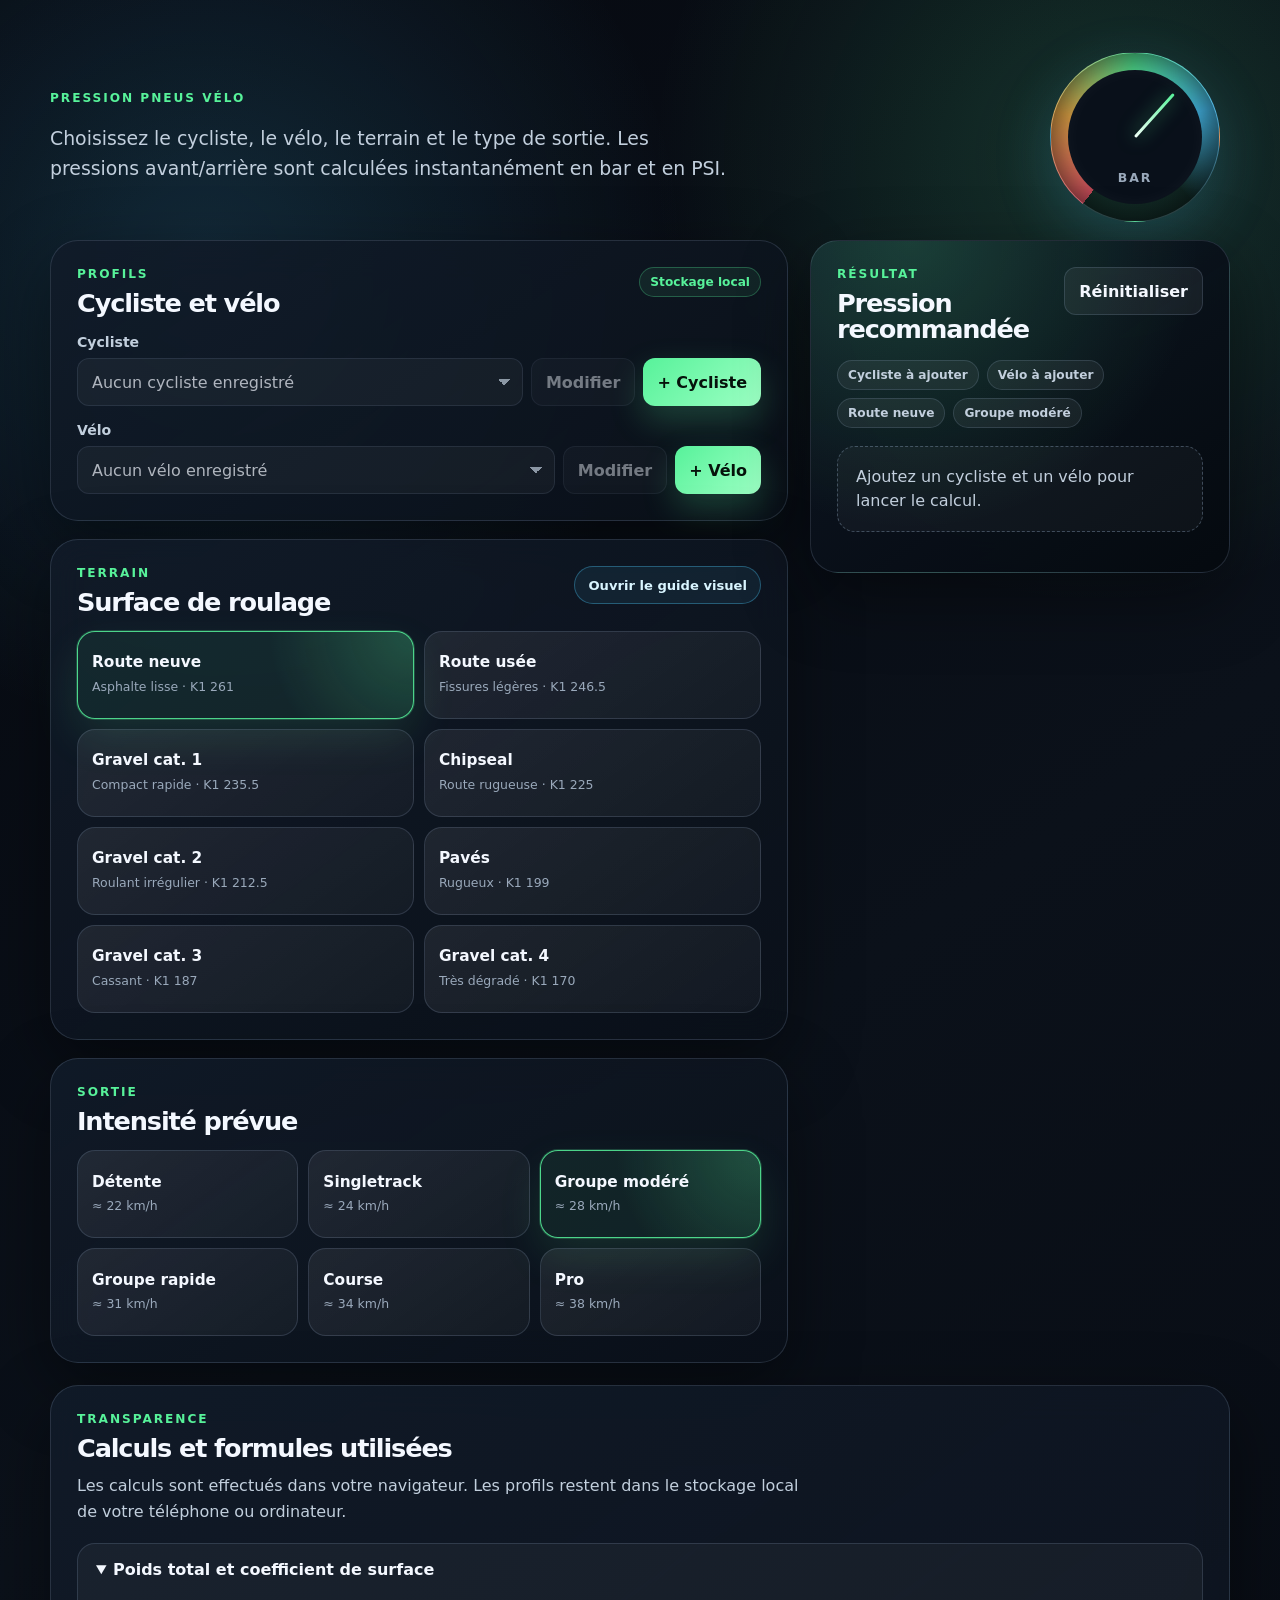
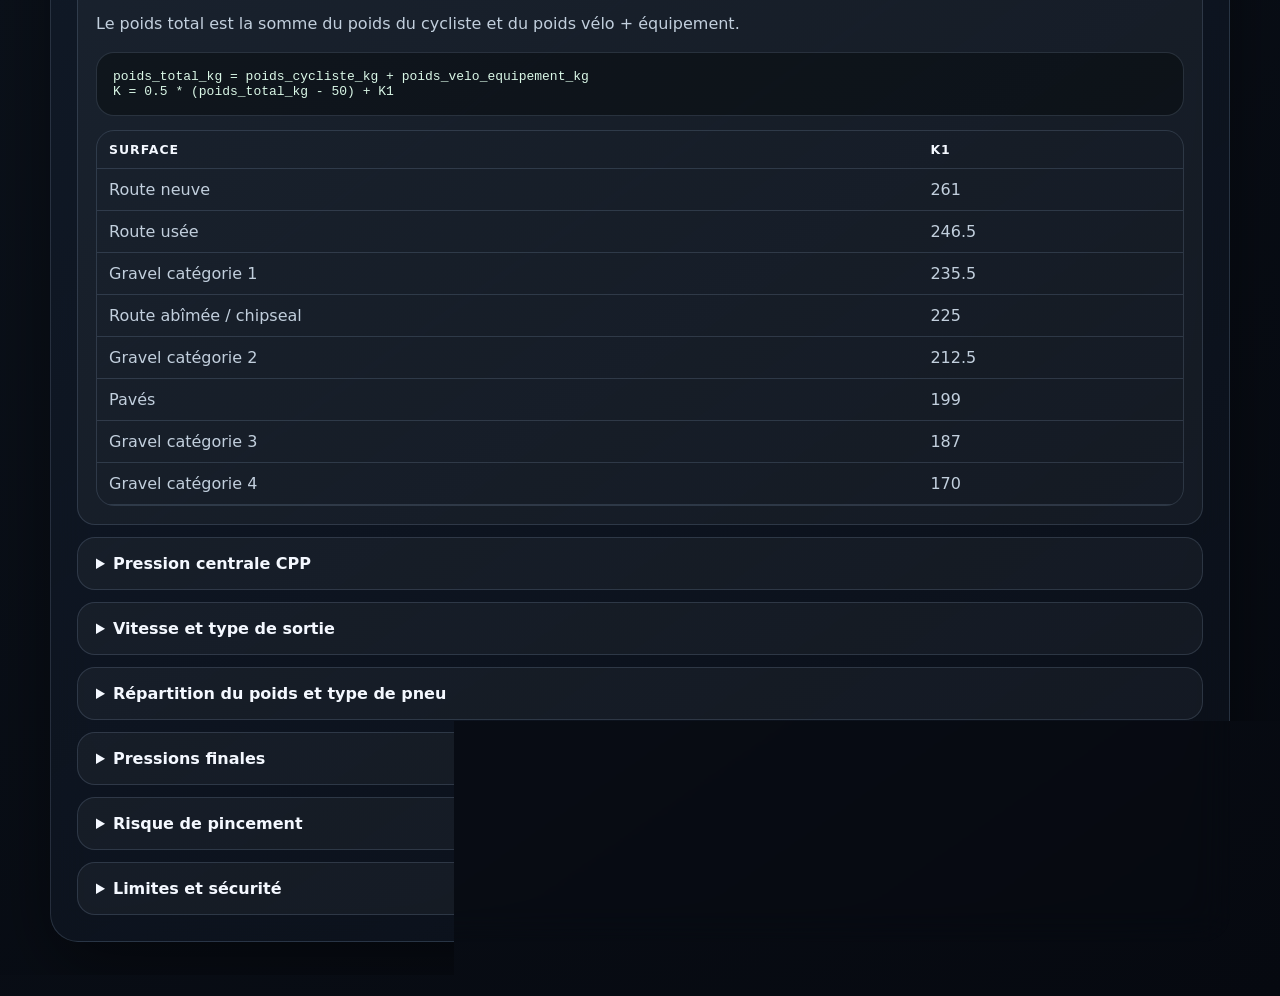
==== index.html @ 4f089845 "Add surface guide functionality with dialog and button integration" ====
<!doctype html>
<html lang="fr">
<head>
  <meta charset="utf-8">
  <meta name="viewport" content="width=device-width, initial-scale=1">
  <meta name="theme-color" content="#080d14">
  <title>Calculateur de pression pneus vélo</title>
  <meta name="description" content="Calculateur mobile de pression pneus vélo en kg, avec profils cyclistes et vélos sauvegardés localement.">
  <link rel="stylesheet" href="styles.css">
  <script defer src="app.js"></script>
</head>
<body>
  <div class="app-shell">
    <header class="hero">
      <div>
        <p class="eyebrow">Pression pneus vélo</p>
        <p class="hero-copy">Choisissez le cycliste, le vélo, le terrain et le type de sortie. Les pressions avant/arrière sont calculées instantanément en bar et en PSI.</p>
      </div>
      <div class="hero-meter" aria-hidden="true">
        <span class="meter-ring"></span>
        <span class="meter-needle"></span>
        <span class="meter-label">BAR</span>
      </div>
    </header>

    <main class="layout">
      <section class="control-stack" aria-label="Paramètres du calculateur">
        <article class="panel profile-panel">
          <div class="panel-heading">
            <div>
              <p class="section-kicker">Profils</p>
              <h2>Cycliste et vélo</h2>
            </div>
            <span class="privacy-chip">Stockage local</span>
          </div>

          <div class="profile-grid">
            <div class="field-block">
              <label for="riderSelect">Cycliste</label>
              <div class="select-actions">
                <select id="riderSelect"></select>
                <button class="icon-button" type="button" id="editRiderButton" aria-label="Modifier le cycliste sélectionné">Modifier</button>
                <button class="primary-small" type="button" id="addRiderButton">+ Cycliste</button>
              </div>
            </div>

            <div class="field-block">
              <label for="bikeSelect">Vélo</label>
              <div class="select-actions">
                <select id="bikeSelect"></select>
                <button class="icon-button" type="button" id="editBikeButton" aria-label="Modifier le vélo sélectionné">Modifier</button>
                <button class="primary-small" type="button" id="addBikeButton">+ Vélo</button>
              </div>
            </div>
          </div>
        </article>

        <article class="panel">
          <div class="panel-heading compact-heading">
            <div>
              <p class="section-kicker">Terrain</p>
              <h2>Surface de roulage</h2>
            </div>
            <button class="guide-link" type="button" id="openSurfaceGuideButton">Ouvrir le guide visuel</button>
          </div>
          <div class="choice-grid surface-grid" id="surfaceGrid" role="list"></div>
        </article>

        <article class="panel">
          <div class="panel-heading compact-heading">
            <div>
              <p class="section-kicker">Sortie</p>
              <h2>Intensité prévue</h2>
            </div>
          </div>
          <div class="choice-grid ride-grid" id="rideGrid" role="list"></div>
        </article>
      </section>

      <aside class="result-panel" aria-live="polite">
        <div class="result-card">
          <div class="result-heading">
            <div>
              <p class="section-kicker">Résultat</p>
              <h2>Pression recommandée</h2>
            </div>
            <button class="ghost-button" type="button" id="resetButton">Réinitialiser</button>
          </div>

          <div class="selection-summary" id="selectionSummary"></div>

          <div class="empty-state" id="emptyState">
            <p>Ajoutez un cycliste et un vélo pour lancer le calcul.</p>
          </div>

          <div class="pressure-results is-hidden" id="pressureResults">
            <div class="pressure-tile front-tile">
              <div class="tile-topline">
                <span>Avant</span>
                <span id="frontPsi" class="psi-value">-- PSI</span>
              </div>
              <strong id="frontBar">--</strong>
              <span class="unit">bar</span>
              <div class="gauge-track"><span id="frontGauge" class="gauge-fill"></span></div>
            </div>

            <div class="pressure-tile rear-tile">
              <div class="tile-topline">
                <span>Arrière</span>
                <span id="rearPsi" class="psi-value">-- PSI</span>
              </div>
              <strong id="rearBar">--</strong>
              <span class="unit">bar</span>
              <div class="gauge-track"><span id="rearGauge" class="gauge-fill"></span></div>
            </div>
          </div>

          <div class="alerts" id="alerts"></div>

          <button class="copy-button is-hidden" type="button" id="copyButton">Copier les pressions</button>
        </div>
      </aside>
    </main>

    <section class="formula-section" aria-label="Explication transparente des calculs">
      <div class="formula-intro">
        <p class="section-kicker">Transparence</p>
        <h2>Calculs et formules utilisées</h2>
        <p>Les calculs sont effectués dans votre navigateur. Les profils restent dans le stockage local de votre téléphone ou ordinateur.</p>
      </div>

      <div class="details-grid">
        <details open>
          <summary>Poids total et coefficient de surface</summary>
          <p>Le poids total est la somme du poids du cycliste et du poids vélo + équipement.</p>
          <pre><code>poids_total_kg = poids_cycliste_kg + poids_velo_equipement_kg
K = 0.5 * (poids_total_kg - 50) + K1</code></pre>
          <div class="table-wrap">
            <table>
              <thead>
                <tr><th>Surface</th><th>K1</th></tr>
              </thead>
              <tbody>
                <tr><td>Route neuve</td><td>261</td></tr>
                <tr><td>Route usée</td><td>246.5</td></tr>
                <tr><td>Gravel catégorie 1</td><td>235.5</td></tr>
                <tr><td>Route abîmée / chipseal</td><td>225</td></tr>
                <tr><td>Gravel catégorie 2</td><td>212.5</td></tr>
                <tr><td>Pavés</td><td>199</td></tr>
                <tr><td>Gravel catégorie 3</td><td>187</td></tr>
                <tr><td>Gravel catégorie 4</td><td>170</td></tr>
              </tbody>
            </table>
          </div>
        </details>

        <details>
          <summary>Pression centrale CPP</summary>
          <p>La pression de base en PSI est calculée à partir de la largeur mesurée du pneu, du diamètre de roue et du coefficient <code>K</code>.</p>
          <pre><code>num = (-0.00006*w^3 + 0.0079*w^2 - 0.4102*w + 12.725) * -226.44
denom = ((-0.5*9.81)/(K*(20/w)) + (w + d/2))^2 - (w + d/2)^2
CPP = num / denom</code></pre>
          <p><code>w</code> est la largeur du pneu en mm. <code>d</code> est le diamètre BSD de la roue en mm.</p>
        </details>

        <details>
          <summary>Vitesse et type de sortie</summary>
          <p>Les sorties utilisent les vitesses SILCA d’origine en mph pour le calcul. L’interface affiche des km/h arrondis sans décimales pour rester lisible sur smartphone.</p>
          <pre><code>C_vitesse = 0.97 + ((v_mph - 10) * 0.06 / 23)</code></pre>
        </details>

        <details>
          <summary>Répartition du poids et type de pneu</summary>
          <p>La carcasse du pneu, souvent appelée <code>casing</code> en anglais, est la structure textile sous la bande de roulement. Une carcasse souple se déforme avec moins de pertes, alors qu’un pneu renforcé ou très rigide demande généralement une pression optimale plus basse.</p>
          <div class="table-wrap">
            <table>
              <thead>
                <tr><th>Répartition</th><th>Avant</th><th>Arrière</th></tr>
              </thead>
              <tbody>
                <tr><td>50/50 TT / piste</td><td>1</td><td>1</td></tr>
                <tr><td>48/52 route</td><td>0.985</td><td>1.01</td></tr>
                <tr><td>47/53 gravel</td><td>0.975</td><td>1.02</td></tr>
                <tr><td>46.5/53.5 VTT</td><td>0.97</td><td>1.03</td></tr>
              </tbody>
            </table>
          </div>
          <div class="table-wrap">
            <table>
              <thead>
                <tr><th>Type de pneu</th><th>Lecture pratique</th><th>Coefficient</th></tr>
              </thead>
              <tbody>
                <tr><td>Pneu haut rendement tubeless ou chambre latex</td><td>Carcasse très souple, montage rapide</td><td>1</td></tr>
                <tr><td>Pneu haut rendement avec chambre TPU légère</td><td>Très proche latex/tubeless selon les tests route, légèrement plus conservateur</td><td>0.99</td></tr>
                <tr><td>Pneu standard souple tubeless ou chambre latex</td><td>Pneu correct mais moins souple qu’un pneu course</td><td>0.97</td></tr>
                <tr><td>Pneu standard souple avec chambre TPU</td><td>TPU généralement meilleur que butyl, souvent proche d’un butyl léger en labo</td><td>0.965</td></tr>
                <tr><td>Pneu standard avec chambre butyl</td><td>Chambre classique, rendement plus faible</td><td>0.94</td></tr>
                <tr><td>Pneu renforcé anti-crevaison</td><td>Carcasse rigide ou très protégée</td><td>0.91</td></tr>
              </tbody>
            </table>
          </div>
          <p>Les coefficients TPU ne sont pas dans les quatre choix SILCA originaux. Ils sont ajoutés comme approximation transparente à partir des tests Bicycle Rolling Resistance, Rene Herse/Bicycle Quarterly et AeroCoach rapporté par road.cc : TPU est meilleur que butyl, mais varie selon le modèle. Le TPU léger est proche de latex/tubeless, le TPU standard reste plus conservateur.</p>
          <p>Sources : <a href="https://www.bicyclerollingresistance.com/specials/tubolito" target="_blank" rel="noopener">Bicycle Rolling Resistance</a>, <a href="https://www.renehersecycles.com/tpu-tubes-how-fast-are-they/" target="_blank" rel="noopener">Rene Herse / Bicycle Quarterly</a>, <a href="https://road.cc/content/tech-news/265627-use-latex-inner-tubes-lowest-rolling-resistance-says-aerocoach-test" target="_blank" rel="noopener">road.cc / AeroCoach</a>.</p>
        </details>

        <details>
          <summary>Pressions finales</summary>
          <pre><code>P_avant_psi = CPP * C_vitesse * C_repartition_avant * C_type_pneu
P_arriere_psi = CPP * C_vitesse * C_repartition_arriere * C_type_pneu
P_bar = P_psi * 0.0689476</code></pre>
          <p>Les PSI sont arrondis au 0.5 PSI. Les bar sont arrondis au 0.05 bar.</p>
        </details>

        <details>
          <summary>Risque de pincement</summary>
          <pre><code>v_ms = v_kmh / 3.6
KE = 0.5 * masse_kg * v_ms^2
RE = 0.5 * (0.8*w) * sqrt(K^2 - (0.8*w)^2)
PF = 2*RE - KE</code></pre>
          <p>Si <code>-500 <= PF <= 0</code>, le risque augmente. Si <code>PF < -500</code>, le risque est extrême. L’application affiche alors une largeur de pneu recommandée et des pressions alternatives non optimales.</p>
        </details>

        <details>
          <summary>Limites et sécurité</summary>
          <p>Ce calculateur donne une estimation de départ. Respectez toujours les pressions maximales indiquées par les fabricants de pneus et de jantes. Pour les montages hookless ou tubeless straight side, une pression élevée peut être dangereuse.</p>
        </details>
      </div>
    </section>
  </div>

  <dialog class="dialog" id="riderDialog">
    <form class="dialog-card" id="riderForm">
      <div class="dialog-heading">
        <div>
          <p class="section-kicker">Profil cycliste</p>
          <h2 id="riderDialogTitle">Ajouter un cycliste</h2>
        </div>
        <button type="button" class="close-button" data-close-dialog="riderDialog" aria-label="Fermer">×</button>
      </div>
      <input type="hidden" id="riderId">
      <label>Nom
        <input id="riderName" type="text" autocomplete="name" required maxlength="40" placeholder="Ex. Julien">
      </label>
      <label>Poids cycliste en kg
        <input id="riderWeight" type="number" inputmode="decimal" min="20" max="200" step="0.1" required placeholder="Ex. 72.5">
      </label>
      <div class="dialog-actions">
        <button type="button" class="danger-button" id="deleteRiderButton">Supprimer</button>
        <span></span>
        <button type="button" class="ghost-button" data-close-dialog="riderDialog">Annuler</button>
        <button type="submit" class="primary-button">Enregistrer</button>
      </div>
    </form>
  </dialog>

  <dialog class="dialog" id="bikeDialog">
    <form class="dialog-card" id="bikeForm">
      <div class="dialog-heading">
        <div>
          <p class="section-kicker">Profil vélo</p>
          <h2 id="bikeDialogTitle">Ajouter un vélo</h2>
        </div>
        <button type="button" class="close-button" data-close-dialog="bikeDialog" aria-label="Fermer">×</button>
      </div>
      <input type="hidden" id="bikeId">
      <label>Nom du vélo
        <input id="bikeName" type="text" required maxlength="40" placeholder="Ex. Gravel titane">
      </label>
      <label>Poids vélo + équipement en kg
        <input id="bikeWeight" type="number" inputmode="decimal" min="3" max="60" step="0.1" required placeholder="Ex. 10.8">
      </label>
      <label>Largeur pneu mesurée en mm
        <input id="bikeTireWidth" type="number" inputmode="numeric" min="20" max="65" step="1" required placeholder="Ex. 32">
      </label>
      <label>Diamètre de roue
        <select id="bikeWheelDiameter" required></select>
      </label>
      <label>Répartition du poids
        <select id="bikeWeightDistribution" required></select>
      </label>
      <label>Type de pneu
        <select id="bikeTireType" required></select>
      </label>
      <p class="field-help">La carcasse est la structure du pneu. Choisissez “haut rendement” pour un pneu course très souple, “standard souple” pour un pneu route/gravel courant, et “renforcé” pour un pneu très protégé.</p>
      <div class="dialog-actions">
        <button type="button" class="danger-button" id="deleteBikeButton">Supprimer</button>
        <span></span>
        <button type="button" class="ghost-button" data-close-dialog="bikeDialog">Annuler</button>
        <button type="submit" class="primary-button">Enregistrer</button>
      </div>
    </form>
  </dialog>

  <dialog class="dialog guide-dialog" id="surfaceGuideDialog">
    <div class="dialog-card guide-dialog-card">
      <div class="dialog-heading">
        <div>
          <p class="section-kicker">Terrain</p>
          <h2>Guide des surfaces</h2>
        </div>
        <button type="button" class="close-button" data-close-dialog="surfaceGuideDialog" aria-label="Fermer">×</button>
      </div>
      <img
        class="guide-image"
        src="assets/surface-conditions.webp"
        alt="Guide visuel des conditions de surface pour choisir le terrain"
        width="1600"
        height="900"
        decoding="async"
      >
    </div>
  </dialog>
</body>
</html>
---- styles.css ----
/* Styles the mobile-first dark premium tire pressure calculator; load from index.html for an app-like interface. */

:root {
  color-scheme: dark;
  --bg: #070b12;
  --bg-soft: #0c121c;
  --panel: rgba(13, 20, 31, 0.84);
  --panel-strong: rgba(17, 27, 41, 0.96);
  --line: rgba(159, 184, 214, 0.18);
  --line-strong: rgba(159, 184, 214, 0.34);
  --text: #f4f8ff;
  --muted: #9aa9bb;
  --muted-strong: #c2cfdd;
  --accent: #57f29a;
  --accent-2: #4cc9ff;
  --warning: #ffb84d;
  --danger: #ff5c70;
  --shadow: 0 24px 70px rgba(0, 0, 0, 0.42);
  --radius-lg: 28px;
  --radius-md: 18px;
  --radius-sm: 12px;
  --tap: 48px;
  font-family: Inter, ui-sans-serif, system-ui, -apple-system, BlinkMacSystemFont, "Segoe UI", sans-serif;
}

* {
  box-sizing: border-box;
}

html {
  min-height: 100%;
  background: var(--bg);
}

body {
  min-height: 100%;
  margin: 0;
  color: var(--text);
  background:
    radial-gradient(circle at 16% 10%, rgba(76, 201, 255, 0.16), transparent 30rem),
    radial-gradient(circle at 86% 6%, rgba(87, 242, 154, 0.16), transparent 28rem),
    linear-gradient(145deg, #060910 0%, #0b111a 45%, #060910 100%);
}

button,
input,
select {
  font: inherit;
}

button {
  cursor: pointer;
}

button:disabled {
  cursor: not-allowed;
  opacity: 0.45;
}

input,
select {
  width: 100%;
  min-height: var(--tap);
  border: 1px solid var(--line);
  border-radius: var(--radius-sm);
  padding: 0 14px;
  color: var(--text);
  background: rgba(255, 255, 255, 0.055);
  outline: none;
  transition: border-color 160ms ease, background 160ms ease, box-shadow 160ms ease;
}

select {
  appearance: none;
  background-image:
    linear-gradient(45deg, transparent 50%, var(--muted-strong) 50%),
    linear-gradient(135deg, var(--muted-strong) 50%, transparent 50%);
  background-position: calc(100% - 18px) 20px, calc(100% - 12px) 20px;
  background-size: 6px 6px, 6px 6px;
  background-repeat: no-repeat;
  padding-right: 36px;
}

input:focus,
select:focus {
  border-color: rgba(87, 242, 154, 0.72);
  background: rgba(255, 255, 255, 0.08);
  box-shadow: 0 0 0 4px rgba(87, 242, 154, 0.12);
}

label {
  display: grid;
  gap: 8px;
  color: var(--muted-strong);
  font-size: 0.88rem;
  font-weight: 750;
}

.field-help {
  margin: -4px 0 0;
  color: var(--muted);
  font-size: 0.86rem;
  line-height: 1.5;
}

table {
  width: 100%;
  border-collapse: collapse;
  min-width: 520px;
}

th,
td {
  border-bottom: 1px solid var(--line);
  padding: 11px 12px;
  text-align: left;
}

th {
  color: var(--text);
  font-size: 0.78rem;
  text-transform: uppercase;
  letter-spacing: 0.08em;
}

td {
  color: var(--muted-strong);
}

pre {
  overflow-x: auto;
  margin: 14px 0;
  border: 1px solid var(--line);
  border-radius: var(--radius-md);
  padding: 16px;
  color: #daf8e7;
  background: rgba(0, 0, 0, 0.34);
}

code {
  color: #daf8e7;
}

.app-shell {
  width: min(1180px, calc(100% - 28px));
  margin: 0 auto;
  padding: 26px 0 54px;
}

.hero {
  display: grid;
  grid-template-columns: minmax(0, 1fr) 180px;
  gap: 28px;
  align-items: center;
  padding: 26px 0 18px;
}

.hero h1,
.panel h2,
.result-card h2,
.formula-section h2,
.dialog h2 {
  margin: 0;
  line-height: 1.02;
  letter-spacing: -0.045em;
}

.hero h1 {
  max-width: 860px;
  font-size: clamp(2.25rem, 8vw, 5.6rem);
}

.hero-copy {
  max-width: 680px;
  margin: 18px 0 0;
  color: var(--muted-strong);
  font-size: clamp(1rem, 2vw, 1.18rem);
  line-height: 1.6;
}

.eyebrow,
.section-kicker {
  margin: 0 0 9px;
  color: var(--accent);
  font-size: 0.76rem;
  font-weight: 900;
  letter-spacing: 0.16em;
  text-transform: uppercase;
}

.hero-meter {
  position: relative;
  width: 170px;
  aspect-ratio: 1;
  border: 1px solid var(--line);
  border-radius: 50%;
  background:
    radial-gradient(circle, rgba(87, 242, 154, 0.15) 0 28%, transparent 29%),
    conic-gradient(from 218deg, rgba(255, 92, 112, 0.88), rgba(255, 184, 77, 0.9), rgba(87, 242, 154, 0.92), rgba(76, 201, 255, 0.9), transparent 0.78turn);
  box-shadow: inset 0 0 42px rgba(0, 0, 0, 0.76), 0 18px 60px rgba(76, 201, 255, 0.18);
}

.meter-ring {
  position: absolute;
  inset: 17px;
  border-radius: inherit;
  background: #09101a;
  box-shadow: inset 0 0 18px rgba(255, 255, 255, 0.04);
}

.meter-needle {
  position: absolute;
  left: 50%;
  bottom: 50%;
  width: 3px;
  height: 58px;
  border-radius: 99px;
  background: linear-gradient(var(--accent), #effff6);
  transform: translateX(-50%) rotate(42deg);
  transform-origin: bottom center;
  box-shadow: 0 0 18px rgba(87, 242, 154, 0.62);
}

.meter-label {
  position: absolute;
  left: 50%;
  bottom: 36px;
  transform: translateX(-50%);
  color: var(--muted);
  font-size: 0.78rem;
  font-weight: 900;
  letter-spacing: 0.16em;
}

.layout {
  display: grid;
  grid-template-columns: minmax(0, 1fr) minmax(360px, 420px);
  gap: 22px;
  align-items: start;
}

.control-stack {
  display: grid;
  gap: 18px;
}

.panel,
.result-card,
.formula-section,
.dialog-card {
  border: 1px solid var(--line);
  border-radius: var(--radius-lg);
  background: linear-gradient(145deg, rgba(17, 27, 41, 0.9), rgba(11, 17, 26, 0.82));
  box-shadow: var(--shadow);
  backdrop-filter: blur(18px);
}

.panel,
.result-card,
.formula-section {
  padding: clamp(18px, 3vw, 26px);
}

.panel-heading,
.result-heading,
.dialog-heading {
  display: flex;
  gap: 16px;
  align-items: flex-start;
  justify-content: space-between;
}

.panel-heading h2,
.result-card h2,
.formula-section h2,
.dialog h2 {
  font-size: clamp(1.35rem, 2vw, 1.9rem);
}

.compact-heading {
  margin-bottom: 16px;
}

.privacy-chip,
.summary-chip {
  display: inline-flex;
  align-items: center;
  min-height: 30px;
  border: 1px solid rgba(87, 242, 154, 0.28);
  border-radius: 999px;
  padding: 0 10px;
  color: var(--accent);
  background: rgba(87, 242, 154, 0.08);
  font-size: 0.76rem;
  font-weight: 850;
  white-space: nowrap;
}

.guide-link {
  display: inline-flex;
  align-items: center;
  justify-content: center;
  min-height: 38px;
  border: 1px solid rgba(76, 201, 255, 0.34);
  border-radius: 999px;
  padding: 0 13px;
  color: #d9f5ff;
  background: rgba(76, 201, 255, 0.08);
  font-size: 0.82rem;
  font-weight: 900;
  text-decoration: none;
  white-space: nowrap;
  cursor: pointer;
  font-family: inherit;
}

button.guide-link {
  appearance: none;
}

.guide-link:hover {
  border-color: rgba(76, 201, 255, 0.65);
  background: rgba(76, 201, 255, 0.14);
}

.profile-grid {
  display: grid;
  gap: 16px;
  margin-top: 18px;
}

.field-block {
  display: grid;
  gap: 8px;
}

.select-actions {
  display: grid;
  grid-template-columns: minmax(0, 1fr) auto auto;
  gap: 8px;
}

.primary-small,
.primary-button,
.copy-button {
  border: 0;
  border-radius: var(--radius-sm);
  color: #06120b;
  background: linear-gradient(135deg, var(--accent), #9dffc4);
  font-weight: 900;
  box-shadow: 0 14px 34px rgba(87, 242, 154, 0.22);
}

.primary-small {
  min-height: var(--tap);
  padding: 0 14px;
}

.primary-button,
.copy-button {
  min-height: var(--tap);
  padding: 0 18px;
}

.icon-button,
.ghost-button,
.danger-button,
.close-button {
  min-height: var(--tap);
  border: 1px solid var(--line);
  border-radius: var(--radius-sm);
  color: var(--text);
  background: rgba(255, 255, 255, 0.06);
  font-weight: 850;
}

.icon-button,
.ghost-button,
.danger-button {
  padding: 0 14px;
}

.ghost-button:hover,
.icon-button:hover,
.close-button:hover {
  border-color: var(--line-strong);
  background: rgba(255, 255, 255, 0.1);
}

.danger-button {
  border-color: rgba(255, 92, 112, 0.38);
  color: #ffd5dc;
  background: rgba(255, 92, 112, 0.1);
}

.choice-grid {
  display: grid;
  grid-template-columns: repeat(2, minmax(0, 1fr));
  gap: 10px;
}

.ride-grid {
  grid-template-columns: repeat(3, minmax(0, 1fr));
}

.choice-card {
  min-height: 88px;
  border: 1px solid var(--line);
  border-radius: var(--radius-md);
  padding: 14px;
  color: var(--text);
  text-align: left;
  background: linear-gradient(145deg, rgba(255, 255, 255, 0.075), rgba(255, 255, 255, 0.035));
  transition: border-color 160ms ease, transform 160ms ease, background 160ms ease, box-shadow 160ms ease;
}

.choice-card:hover {
  transform: translateY(-1px);
  border-color: var(--line-strong);
}

.choice-card.is-active {
  border-color: rgba(87, 242, 154, 0.86);
  background:
    radial-gradient(circle at 100% 0%, rgba(87, 242, 154, 0.22), transparent 9rem),
    rgba(87, 242, 154, 0.075);
  box-shadow: 0 0 0 1px rgba(87, 242, 154, 0.22), 0 18px 44px rgba(87, 242, 154, 0.12);
}

.choice-card strong,
.choice-card span {
  display: block;
}

.choice-card strong {
  font-size: 0.96rem;
  line-height: 1.15;
}

.choice-card span {
  margin-top: 7px;
  color: var(--muted);
  font-size: 0.78rem;
  line-height: 1.35;
}

.result-panel {
  position: sticky;
  top: 18px;
}

.result-card {
  overflow: hidden;
  background:
    radial-gradient(circle at 24% 0%, rgba(87, 242, 154, 0.18), transparent 18rem),
    linear-gradient(145deg, rgba(14, 24, 36, 0.96), rgba(5, 9, 15, 0.94));
}

.selection-summary {
  display: flex;
  flex-wrap: wrap;
  gap: 8px;
  margin: 18px 0;
}

.summary-chip {
  color: var(--muted-strong);
  border-color: var(--line);
  background: rgba(255, 255, 255, 0.055);
}

.empty-state {
  border: 1px dashed var(--line-strong);
  border-radius: var(--radius-md);
  padding: 18px;
  color: var(--muted-strong);
  background: rgba(255, 255, 255, 0.035);
}

.empty-state p {
  margin: 0;
  line-height: 1.5;
}

.pressure-results {
  display: grid;
  gap: 14px;
}

.pressure-tile {
  position: relative;
  overflow: hidden;
  border: 1px solid rgba(87, 242, 154, 0.22);
  border-radius: 24px;
  padding: 18px;
  background:
    linear-gradient(135deg, rgba(87, 242, 154, 0.13), rgba(76, 201, 255, 0.06)),
    rgba(255, 255, 255, 0.045);
}

.pressure-tile::after {
  position: absolute;
  top: -36px;
  right: -42px;
  width: 130px;
  height: 130px;
  border-radius: 50%;
  background: rgba(87, 242, 154, 0.08);
  content: "";
}

.tile-topline {
  display: flex;
  position: relative;
  z-index: 1;
  align-items: center;
  justify-content: space-between;
  color: var(--muted-strong);
  font-weight: 900;
  letter-spacing: 0.04em;
  text-transform: uppercase;
}

.psi-value {
  color: var(--accent-2);
  font-size: 0.8rem;
}

.pressure-tile strong {
  display: inline-block;
  position: relative;
  z-index: 1;
  margin-top: 8px;
  color: #eafff2;
  font-size: clamp(3.6rem, 12vw, 5.4rem);
  line-height: 0.95;
  letter-spacing: -0.075em;
  text-shadow: 0 0 28px rgba(87, 242, 154, 0.22);
}

.unit {
  position: relative;
  z-index: 1;
  margin-left: 8px;
  color: var(--muted);
  font-weight: 900;
  text-transform: uppercase;
}

.gauge-track {
  overflow: hidden;
  position: relative;
  z-index: 1;
  height: 8px;
  margin-top: 16px;
  border-radius: 999px;
  background: rgba(255, 255, 255, 0.1);
}

.gauge-fill {
  display: block;
  width: 0;
  height: 100%;
  border-radius: inherit;
  background: linear-gradient(90deg, var(--accent), var(--accent-2));
  transition: width 220ms ease;
}

.alerts {
  display: grid;
  gap: 10px;
  margin-top: 14px;
}

.alert {
  border: 1px solid var(--line);
  border-radius: var(--radius-md);
  padding: 13px 14px;
  color: var(--muted-strong);
  background: rgba(255, 255, 255, 0.045);
  line-height: 1.45;
}

.alert strong {
  color: var(--text);
}

.alert.good {
  border-color: rgba(87, 242, 154, 0.28);
  background: rgba(87, 242, 154, 0.08);
}

.alert.warning {
  border-color: rgba(255, 184, 77, 0.42);
  background: rgba(255, 184, 77, 0.1);
}

.alert.danger {
  border-color: rgba(255, 92, 112, 0.44);
  background: rgba(255, 92, 112, 0.1);
}

.copy-button {
  width: 100%;
  margin-top: 14px;
}

.formula-section {
  margin-top: 22px;
}

.formula-intro p:last-child {
  max-width: 740px;
  margin: 12px 0 0;
  color: var(--muted-strong);
  line-height: 1.6;
}

.details-grid {
  display: grid;
  gap: 12px;
  margin-top: 18px;
}

details {
  border: 1px solid var(--line);
  border-radius: var(--radius-md);
  padding: 0;
  background: rgba(255, 255, 255, 0.04);
}

summary {
  min-height: var(--tap);
  padding: 16px 18px;
  color: var(--text);
  font-weight: 900;
  cursor: pointer;
}

details p,
details pre,
details .table-wrap {
  margin-right: 18px;
  margin-left: 18px;
}

details p {
  color: var(--muted-strong);
  line-height: 1.62;
}

details a {
  color: #9ee7ff;
  text-decoration-thickness: 0.08em;
  text-underline-offset: 0.18em;
}

.table-wrap {
  overflow-x: auto;
  margin-bottom: 18px;
  border: 1px solid var(--line);
  border-radius: var(--radius-md);
}

.dialog {
  width: min(560px, calc(100% - 24px));
  border: 0;
  padding: 0;
  color: var(--text);
  background: transparent;
}

.guide-dialog {
  width: min(920px, calc(100% - 24px));
}

.guide-dialog-card {
  gap: 12px;
}

.guide-image {
  display: block;
  width: 100%;
  height: auto;
  border: 1px solid var(--line);
  border-radius: var(--radius-md);
}

.dialog::backdrop {
  background: rgba(0, 0, 0, 0.72);
  backdrop-filter: blur(8px);
}

.dialog-card {
  display: grid;
  gap: 16px;
  padding: 22px;
}

.close-button {
  width: var(--tap);
  padding: 0;
  font-size: 1.45rem;
}

.dialog-actions {
  display: grid;
  grid-template-columns: auto 1fr auto auto;
  gap: 10px;
  align-items: center;
  margin-top: 6px;
}

.is-hidden {
  display: none !important;
}

@media (max-width: 980px) {
  .hero {
    grid-template-columns: 1fr;
  }

  .hero-meter {
    display: none;
  }

  .layout {
    grid-template-columns: 1fr;
  }

  .result-panel {
    position: static;
    order: -1;
  }
}

@media (max-width: 720px) {
  .app-shell {
    width: min(100% - 20px, 680px);
    padding-top: 16px;
  }

  .hero {
    padding-top: 12px;
  }

  .select-actions {
    grid-template-columns: 1fr;
  }

  .choice-grid,
  .ride-grid {
    grid-template-columns: 1fr;
  }

  .choice-card {
    min-height: 78px;
  }

  .result-heading,
  .panel-heading {
    align-items: stretch;
    flex-direction: column;
  }

  .result-heading .ghost-button {
    width: 100%;
  }

  .dialog-actions {
    grid-template-columns: 1fr;
  }

  .dialog-actions span {
    display: none;
  }
}

@media (prefers-reduced-motion: reduce) {
  *,
  *::before,
  *::after {
    scroll-behavior: auto !important;
    transition: none !important;
  }
}
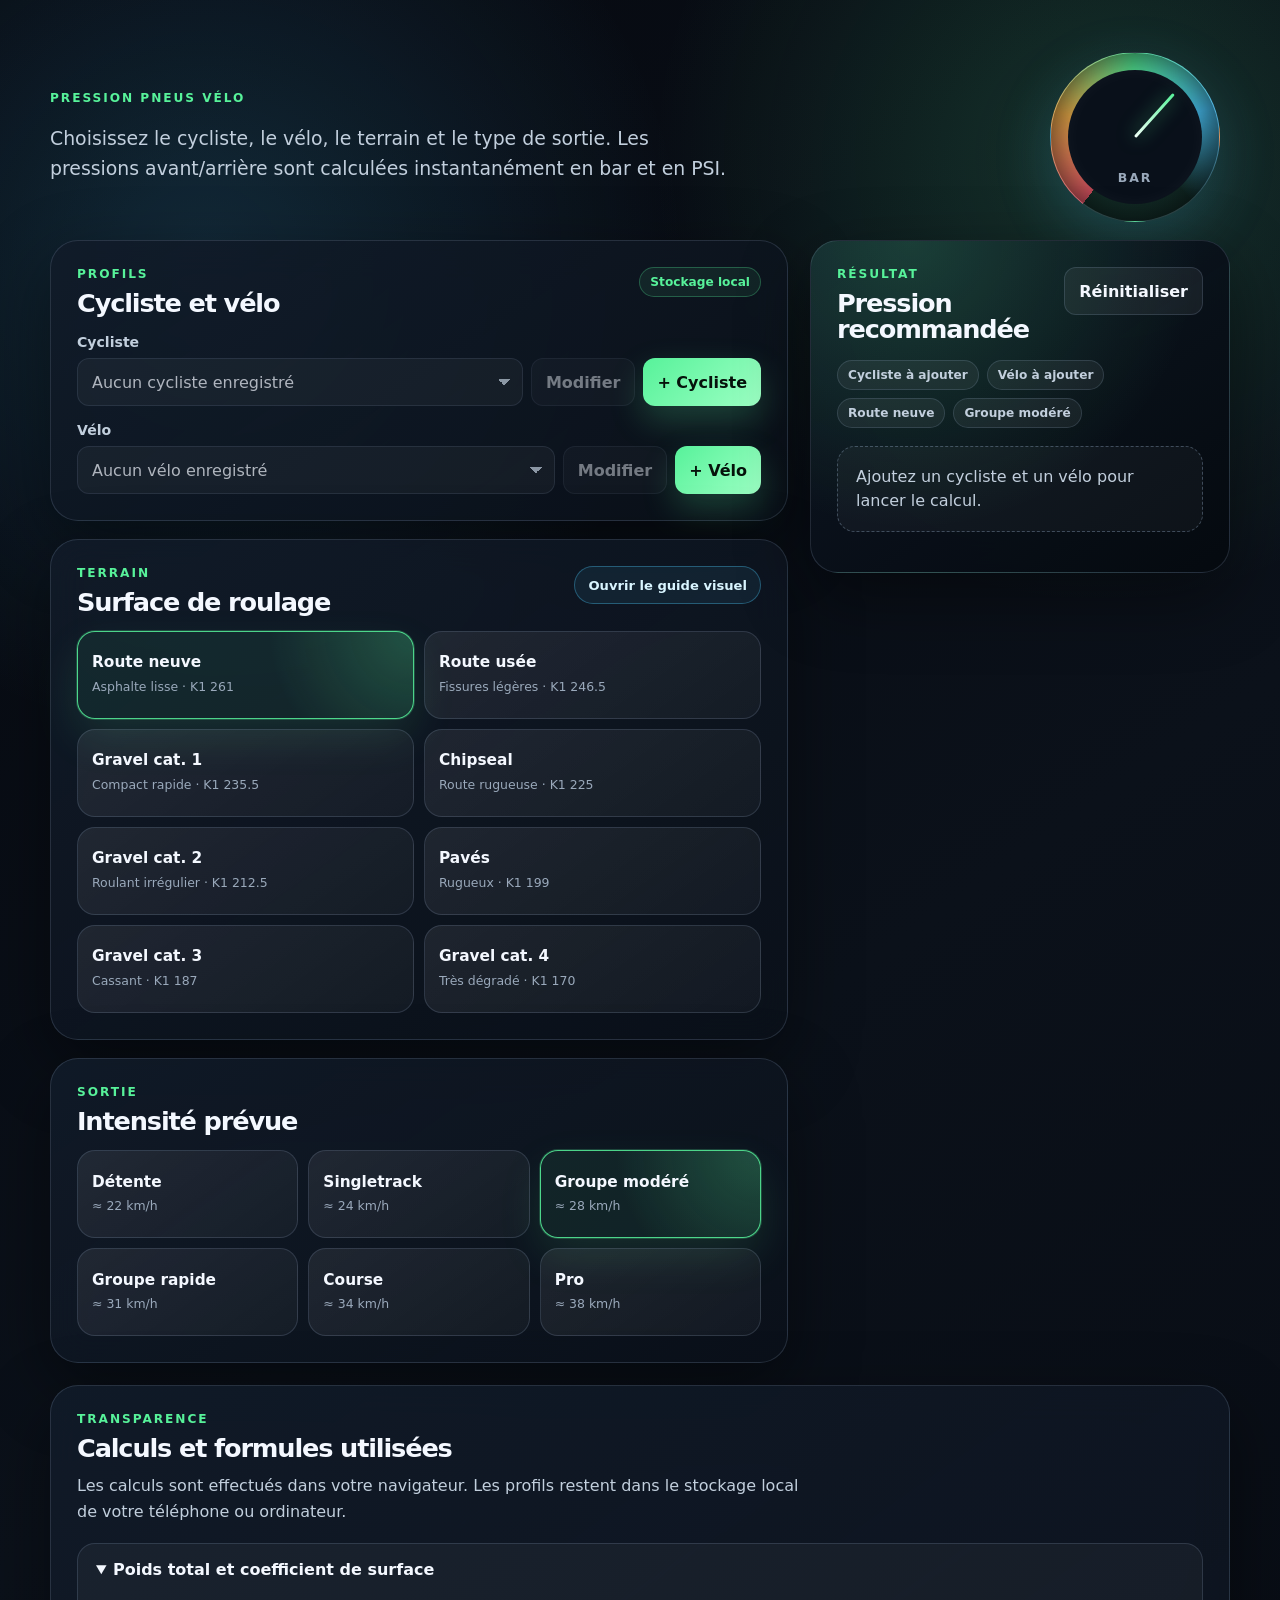
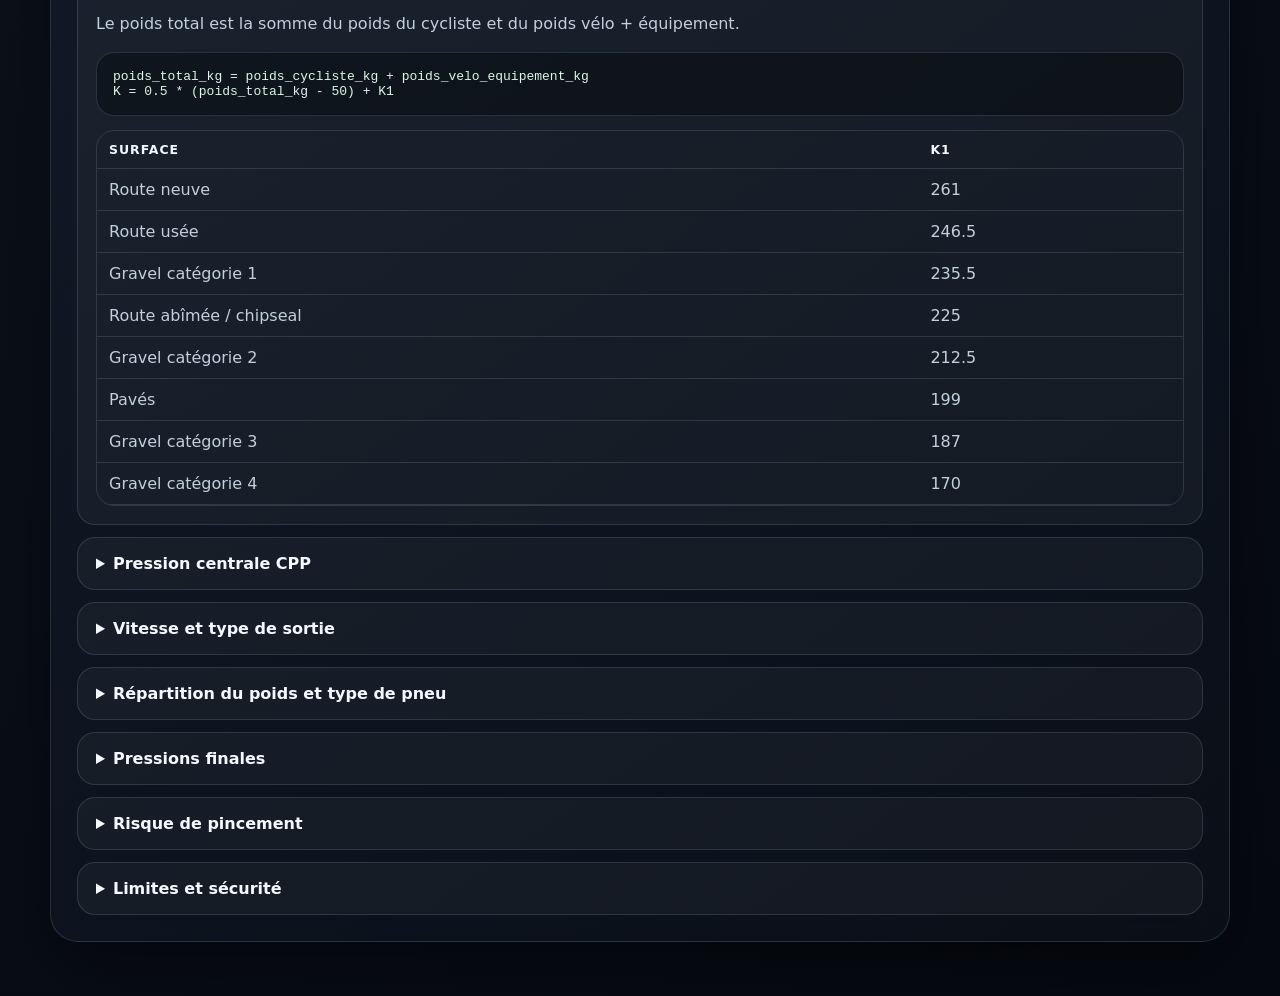
==== commit b016277c: "Enhance tire type handling and TPU adjustments in calculations and UI. Update tire coefficients and " ====
--- a/index.html
+++ b/index.html
@@ -192,15 +192,16 @@
               </thead>
               <tbody>
                 <tr><td>Pneu haut rendement tubeless ou chambre latex</td><td>Carcasse très souple, montage rapide</td><td>1</td></tr>
-                <tr><td>Pneu haut rendement avec chambre TPU légère</td><td>Très proche latex/tubeless selon les tests route, légèrement plus conservateur</td><td>0.99</td></tr>
+                <tr><td>Pneu haut rendement avec chambre TPU légère</td><td>Base haut rendement avec ajustement pression TPU de −10%</td><td>0.90</td></tr>
                 <tr><td>Pneu standard souple tubeless ou chambre latex</td><td>Pneu correct mais moins souple qu’un pneu course</td><td>0.97</td></tr>
-                <tr><td>Pneu standard souple avec chambre TPU</td><td>TPU généralement meilleur que butyl, souvent proche d’un butyl léger en labo</td><td>0.965</td></tr>
+                <tr><td>Pneu standard souple avec chambre TPU</td><td>Base pneu standard souple avec ajustement pression TPU de −10%</td><td>0.873</td></tr>
                 <tr><td>Pneu standard avec chambre butyl</td><td>Chambre classique, rendement plus faible</td><td>0.94</td></tr>
                 <tr><td>Pneu renforcé anti-crevaison</td><td>Carcasse rigide ou très protégée</td><td>0.91</td></tr>
               </tbody>
             </table>
           </div>
-          <p>Les coefficients TPU ne sont pas dans les quatre choix SILCA originaux. Ils sont ajoutés comme approximation transparente à partir des tests Bicycle Rolling Resistance, Rene Herse/Bicycle Quarterly et AeroCoach rapporté par road.cc : TPU est meilleur que butyl, mais varie selon le modèle. Le TPU léger est proche de latex/tubeless, le TPU standard reste plus conservateur.</p>
+          <p>Les coefficients TPU ne sont pas dans les quatre choix SILCA originaux. Ils intègrent le rapport local <code>docs/Rapport-impacte-TPU.md</code> : le TPU ne change pas la logique de base poids × section × terrain, mais il permet souvent de rouler 5 à 10% plus bas qu’un montage butyl de référence pour retrouver un ressenti équivalent, avec plus de confort et de grip. Le calcul applique donc un ajustement assumé de −10% aux options TPU.</p>
+          <p>Les tests consultés confirment que le TPU est généralement meilleur que butyl en rendement, souvent proche de latex/tubeless, mais très variable selon le modèle. Si le vélo tape la jante ou semble trop flou, augmentez légèrement la pression.</p>
           <p>Sources : <a href="https://www.bicyclerollingresistance.com/specials/tubolito" target="_blank" rel="noopener">Bicycle Rolling Resistance</a>, <a href="https://www.renehersecycles.com/tpu-tubes-how-fast-are-they/" target="_blank" rel="noopener">Rene Herse / Bicycle Quarterly</a>, <a href="https://road.cc/content/tech-news/265627-use-latex-inner-tubes-lowest-rolling-resistance-says-aerocoach-test" target="_blank" rel="noopener">road.cc / AeroCoach</a>.</p>
         </details>
 
@@ -218,12 +219,12 @@
 KE = 0.5 * masse_kg * v_ms^2
 RE = 0.5 * (0.8*w) * sqrt(K^2 - (0.8*w)^2)
 PF = 2*RE - KE</code></pre>
-          <p>Si <code>-500 <= PF <= 0</code>, le risque augmente. Si <code>PF < -500</code>, le risque est extrême. L’application affiche alors une largeur de pneu recommandée et des pressions alternatives non optimales.</p>
+          <p>Si <code>-500 <= PF <= 0</code>, le risque augmente. Si <code>PF < -500</code>, le risque est extrême. L’application affiche alors une largeur de pneu recommandée et des pressions alternatives non optimales. Le rapport TPU indique que le TPU résiste mieux au pincement que le butyl, mais le risque n’est pas nul : les alertes restent donc actives.</p>
         </details>
 
         <details>
           <summary>Limites et sécurité</summary>
-          <p>Ce calculateur donne une estimation de départ. Respectez toujours les pressions maximales indiquées par les fabricants de pneus et de jantes. Pour les montages hookless ou tubeless straight side, une pression élevée peut être dangereuse.</p>
+          <p>Ce calculateur donne une estimation de départ. Respectez toujours les pressions maximales indiquées par les fabricants de pneus et de jantes. Pour les montages hookless ou tubeless straight side, une pression élevée peut être dangereuse. Avec une chambre TPU, montez soigneusement la chambre, ne la gonflez pas fortement hors du pneu, évitez de réutiliser une chambre déjà étirée dans un pneu plus étroit, et soyez prudent avec les versions ultralight sur jantes à freins à patins en montagne.</p>
         </details>
       </div>
     </section>
--- a/styles.css
+++ b/styles.css
@@ -590,6 +590,11 @@
   background: rgba(87, 242, 154, 0.08);
 }
 
+.alert.info {
+  border-color: rgba(76, 201, 255, 0.34);
+  background: rgba(76, 201, 255, 0.08);
+}
+
 .alert.warning {
   border-color: rgba(255, 184, 77, 0.42);
   background: rgba(255, 184, 77, 0.1);
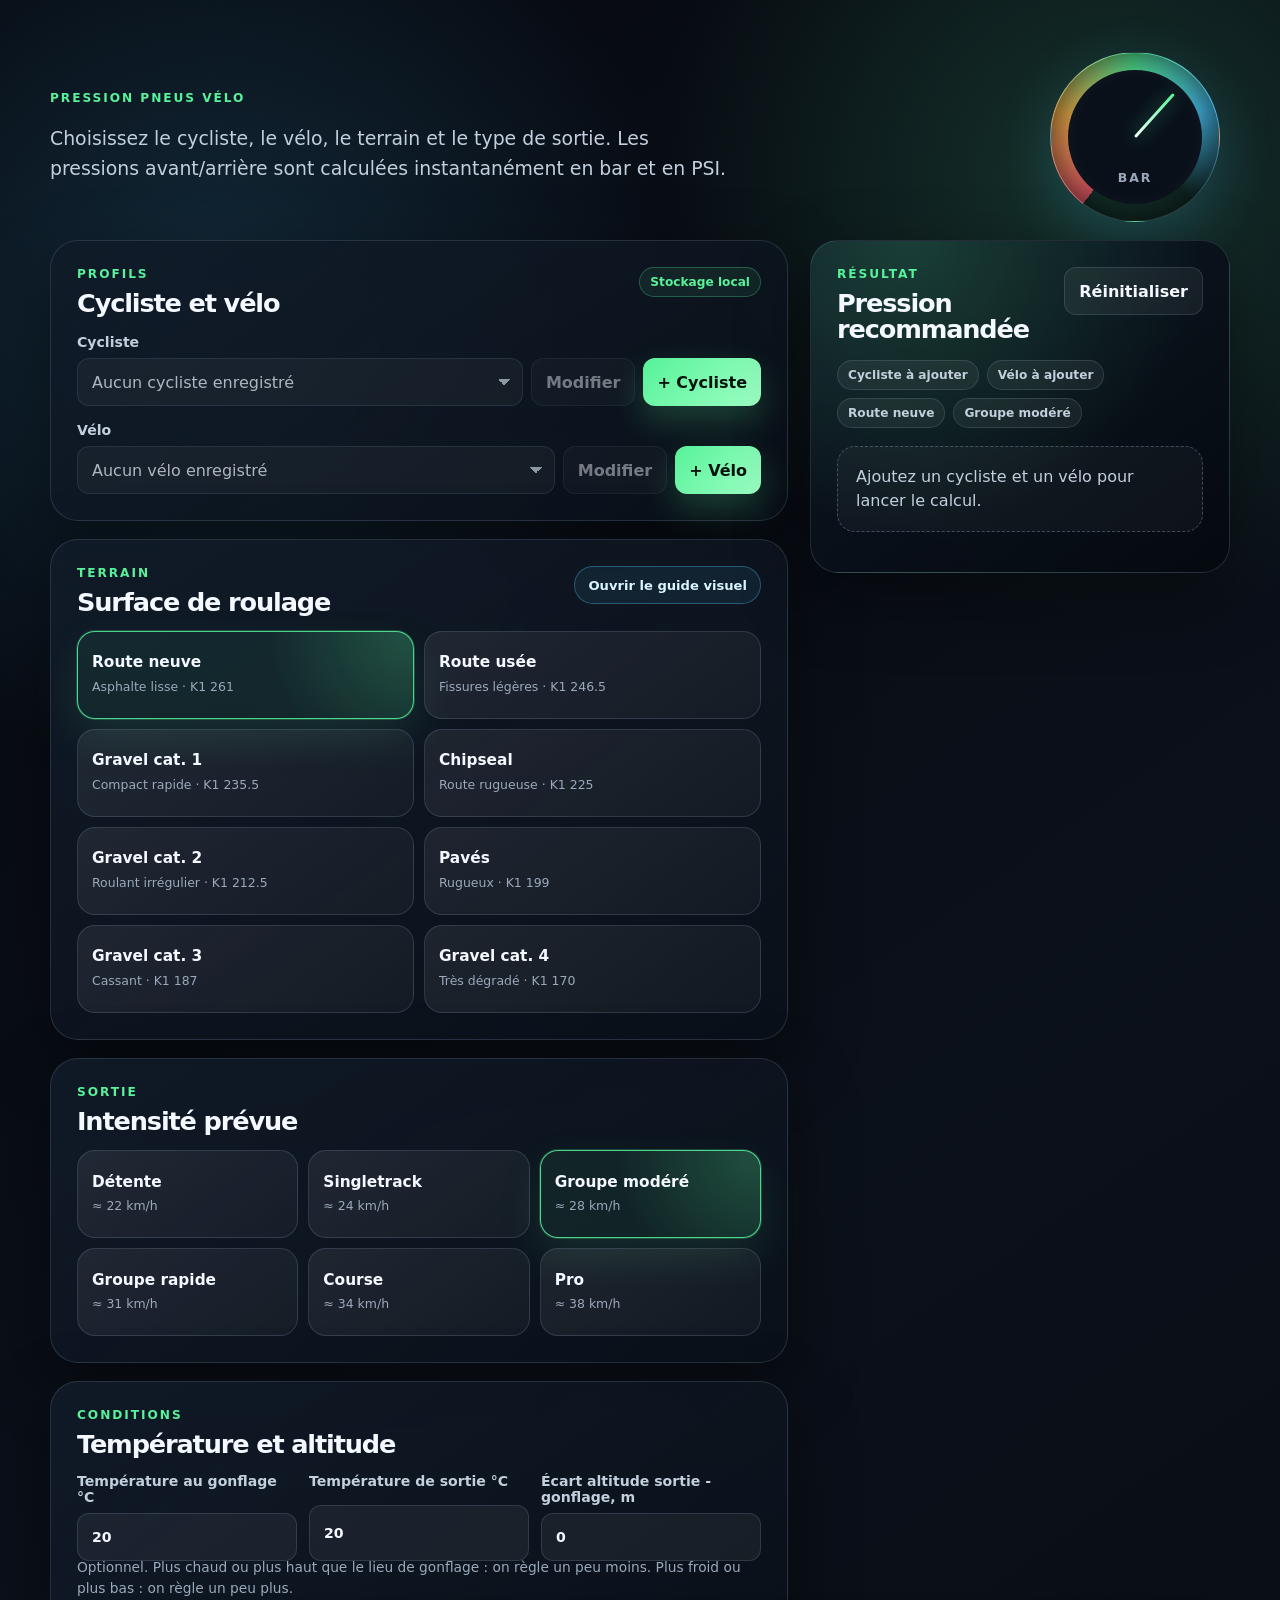
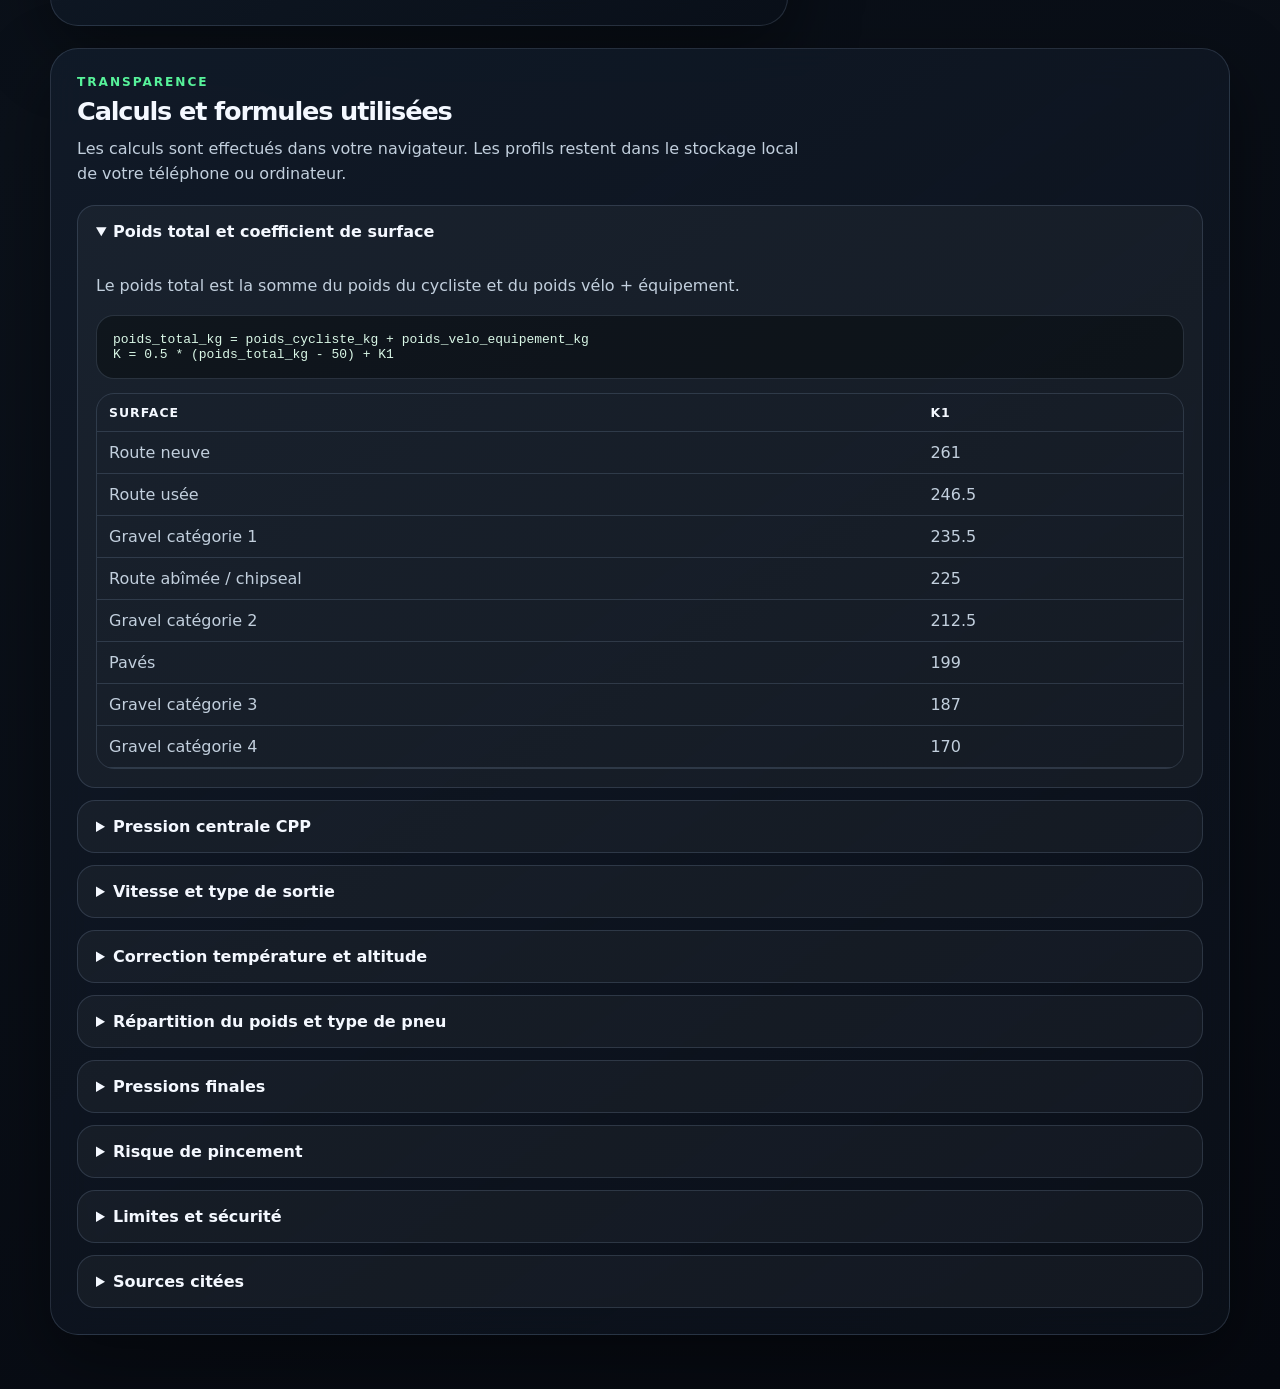
==== commit 42d3e8bb: "Implement temperature correction feature for tire pressure calculations. Add input fields for inflat" ====
--- a/index.html
+++ b/index.html
@@ -74,6 +74,27 @@
             </div>
           </div>
           <div class="choice-grid ride-grid" id="rideGrid" role="list"></div>
+        </article>
+
+        <article class="panel">
+          <div class="panel-heading compact-heading">
+            <div>
+              <p class="section-kicker">Conditions</p>
+              <h2>Température et altitude</h2>
+            </div>
+          </div>
+          <div class="condition-grid">
+            <label>Température au gonflage °C
+              <input id="inflationTemp" type="number" inputmode="decimal" min="-20" max="60" step="1">
+            </label>
+            <label>Température de sortie °C
+              <input id="rideTemp" type="number" inputmode="decimal" min="-20" max="60" step="1">
+            </label>
+            <label>Écart altitude sortie - gonflage, m
+              <input id="altitudeDelta" type="number" inputmode="numeric" min="-2000" max="4000" step="50">
+            </label>
+          </div>
+          <p class="field-help">Optionnel. Plus chaud ou plus haut que le lieu de gonflage : on règle un peu moins. Plus froid ou plus bas : on règle un peu plus.</p>
         </article>
       </section>
 
@@ -170,6 +191,16 @@
         </details>
 
         <details>
+          <summary>Correction température et altitude</summary>
+          <p>SILCA ne fournit pas de champ dédié dans son calculateur public. L’application ajoute une correction séparée pour convertir la cible de roulage en pression à régler au moment du gonflage.</p>
+          <pre><code>delta_temperature_psi = ((temperature_sortie - temperature_gonflage) / 10) * 3
+delta_altitude_psi = (altitude_sortie - altitude_gonflage) / 1000 * 1.5
+pression_a_regler = pression_cible_roulage - delta_temperature_psi - delta_altitude_psi</code></pre>
+          <p>Exemple : si la sortie est 10 °C plus chaude, la pression montera en roulant, donc l’application retire environ 3 PSI au gonflage. Si la sortie est 1000 m plus haute, la pression relative augmente avec la baisse de pression atmosphérique, donc l’application retire environ 1,5 PSI.</p>
+          <p>Contrôle des sources : Rene Herse souligne que la température ambiante est une variable majeure des tests pneus ; Josh Poertner/SILCA et TRS expliquent pourquoi les conditions réelles et l’impédance de surface dominent le choix de pression ; Pirelli rappelle qu’un outil de pression reste une recommandation à affiner ; PsiCling documente l’ordre de grandeur de la loi de Gay-Lussac ; Engineering Toolbox donne la formule atmosphérique standard utilisée pour justifier l’ordre de grandeur altitude.</p>
+        </details>
+
+        <details>
           <summary>Répartition du poids et type de pneu</summary>
           <p>La carcasse du pneu, souvent appelée <code>casing</code> en anglais, est la structure textile sous la bande de roulement. Une carcasse souple se déforme avec moins de pertes, alors qu’un pneu renforcé ou très rigide demande généralement une pression optimale plus basse.</p>
           <div class="table-wrap">
@@ -226,6 +257,21 @@
           <summary>Limites et sécurité</summary>
           <p>Ce calculateur donne une estimation de départ. Respectez toujours les pressions maximales indiquées par les fabricants de pneus et de jantes. Pour les montages hookless ou tubeless straight side, une pression élevée peut être dangereuse. Avec une chambre TPU, montez soigneusement la chambre, ne la gonflez pas fortement hors du pneu, évitez de réutiliser une chambre déjà étirée dans un pneu plus étroit, et soyez prudent avec les versions ultralight sur jantes à freins à patins en montagne.</p>
         </details>
+
+        <details>
+          <summary>Sources citées</summary>
+          <ul class="source-list">
+            <li><a href="https://www.renehersecycles.com/tires-and-pressure-new-research-and-what-it-means/" target="_blank" rel="noopener">Rene Herse Cycles, Tires and Pressure: new research and what it means</a></li>
+            <li><a href="https://trstriathlon.com/talking-tires-with-joshua-poertner/" target="_blank" rel="noopener">TRS Triathlon, Talking tires with Joshua Poertner</a></li>
+            <li><a href="https://silca.cc/blogs/silca/part-4a-rolling-resistance-the-history-and-previous-works" target="_blank" rel="noopener">SILCA, Rolling Resistance: The History and Previous Works</a></li>
+            <li><a href="https://www.pirelli.com/tyres/en-gb/bike/pressure-tool" target="_blank" rel="noopener">Pirelli Pressure Tool</a></li>
+            <li><a href="https://psicling.com/en/" target="_blank" rel="noopener">PsiCling, température et loi de Gay-Lussac</a></li>
+            <li><a href="https://www.engineeringtoolbox.com/air-altitude-pressure-d_462.html" target="_blank" rel="noopener">Engineering Toolbox, Atmospheric Pressure vs. Elevation</a></li>
+            <li><a href="https://www.bicyclerollingresistance.com/specials/tubolito" target="_blank" rel="noopener">Bicycle Rolling Resistance, Tubolito Inner Tube Tests</a></li>
+            <li><a href="https://www.renehersecycles.com/tpu-tubes-how-fast-are-they/" target="_blank" rel="noopener">Rene Herse / Bicycle Quarterly, TPU Tubes: How fast are they?</a></li>
+            <li><a href="https://road.cc/content/tech-news/265627-use-latex-inner-tubes-lowest-rolling-resistance-says-aerocoach-test" target="_blank" rel="noopener">road.cc / AeroCoach, latex, TPU et butyl</a></li>
+          </ul>
+        </details>
       </div>
     </section>
   </div>
--- a/styles.css
+++ b/styles.css
@@ -329,6 +329,12 @@
   margin-top: 18px;
 }
 
+.condition-grid {
+  display: grid;
+  grid-template-columns: repeat(3, minmax(0, 1fr));
+  gap: 12px;
+}
+
 .field-block {
   display: grid;
   gap: 8px;
@@ -654,6 +660,15 @@
   line-height: 1.62;
 }
 
+.source-list {
+  display: grid;
+  gap: 10px;
+  margin: 0 18px 18px;
+  padding-left: 20px;
+  color: var(--muted-strong);
+  line-height: 1.5;
+}
+
 details a {
   color: #9ee7ff;
   text-decoration-thickness: 0.08em;
@@ -754,7 +769,8 @@
   }
 
   .choice-grid,
-  .ride-grid {
+  .ride-grid,
+  .condition-grid {
     grid-template-columns: 1fr;
   }
 
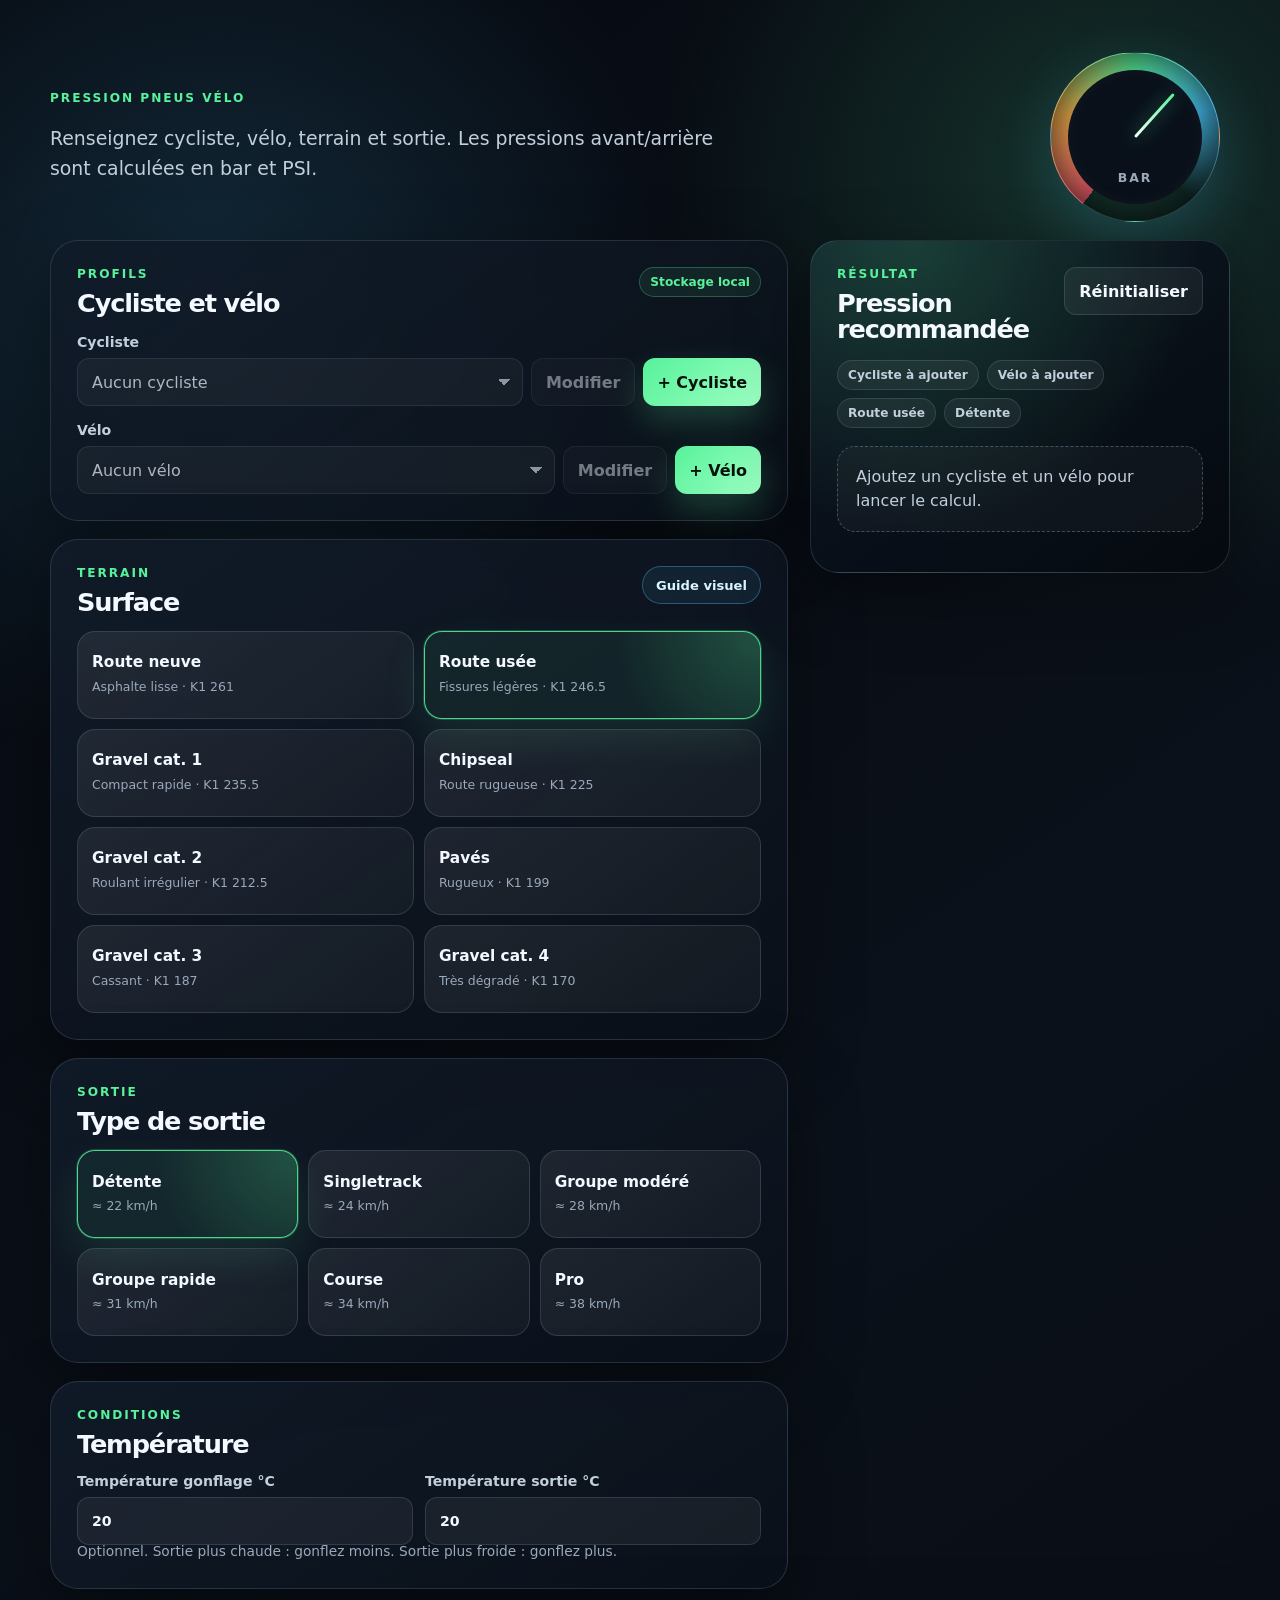
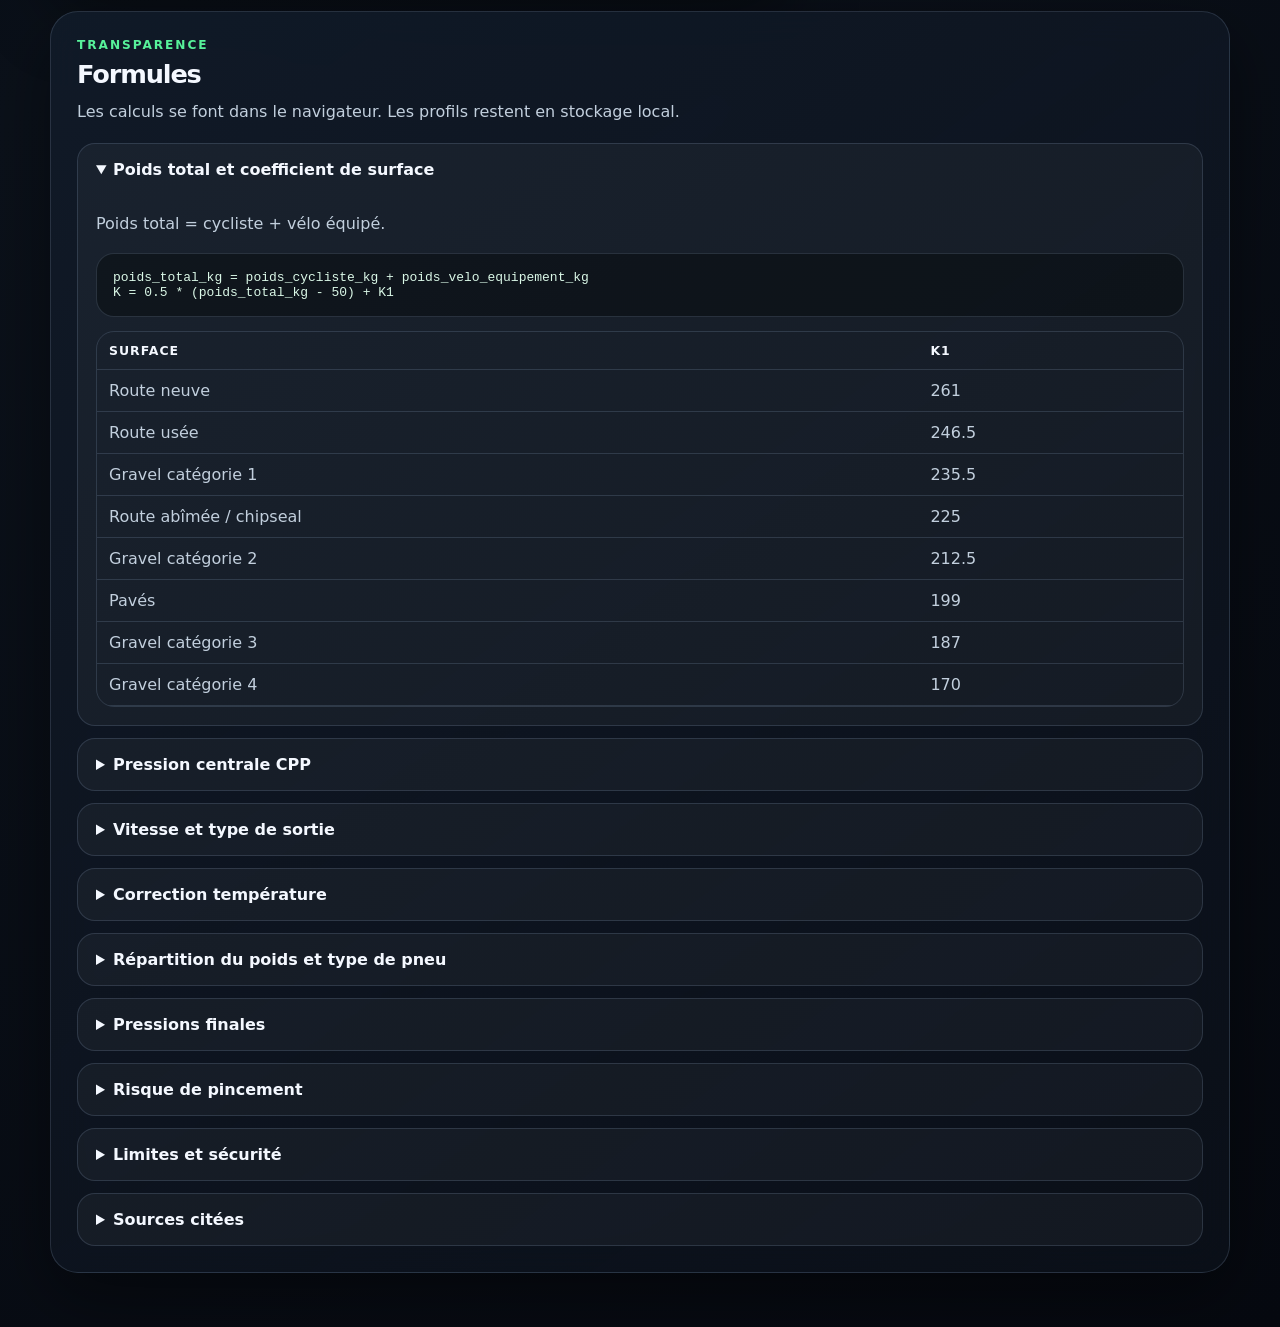
==== commit 3e5c4b83: "Refactor UI text and structure for clarity. Update descriptions for tire types, surfaces, and condit" ====
--- a/index.html
+++ b/index.html
@@ -5,7 +5,7 @@
   <meta name="viewport" content="width=device-width, initial-scale=1">
   <meta name="theme-color" content="#080d14">
   <title>Calculateur de pression pneus vélo</title>
-  <meta name="description" content="Calculateur mobile de pression pneus vélo en kg, avec profils cyclistes et vélos sauvegardés localement.">
+  <meta name="description" content="Calculateur de pression pneus vélo avec profils locaux, bar et PSI.">
   <link rel="stylesheet" href="styles.css">
   <script defer src="app.js"></script>
 </head>
@@ -14,7 +14,7 @@
     <header class="hero">
       <div>
         <p class="eyebrow">Pression pneus vélo</p>
-        <p class="hero-copy">Choisissez le cycliste, le vélo, le terrain et le type de sortie. Les pressions avant/arrière sont calculées instantanément en bar et en PSI.</p>
+        <p class="hero-copy">Renseignez cycliste, vélo, terrain et sortie. Les pressions avant/arrière sont calculées en bar et PSI.</p>
       </div>
       <div class="hero-meter" aria-hidden="true">
         <span class="meter-ring"></span>
@@ -59,9 +59,9 @@
           <div class="panel-heading compact-heading">
             <div>
               <p class="section-kicker">Terrain</p>
-              <h2>Surface de roulage</h2>
-            </div>
-            <button class="guide-link" type="button" id="openSurfaceGuideButton">Ouvrir le guide visuel</button>
+              <h2>Surface</h2>
+            </div>
+            <button class="guide-link" type="button" id="openSurfaceGuideButton">Guide visuel</button>
           </div>
           <div class="choice-grid surface-grid" id="surfaceGrid" role="list"></div>
         </article>
@@ -70,7 +70,7 @@
           <div class="panel-heading compact-heading">
             <div>
               <p class="section-kicker">Sortie</p>
-              <h2>Intensité prévue</h2>
+              <h2>Type de sortie</h2>
             </div>
           </div>
           <div class="choice-grid ride-grid" id="rideGrid" role="list"></div>
@@ -80,21 +80,18 @@
           <div class="panel-heading compact-heading">
             <div>
               <p class="section-kicker">Conditions</p>
-              <h2>Température et altitude</h2>
+              <h2>Température</h2>
             </div>
           </div>
           <div class="condition-grid">
-            <label>Température au gonflage °C
+            <label>Température gonflage °C
               <input id="inflationTemp" type="number" inputmode="decimal" min="-20" max="60" step="1">
             </label>
-            <label>Température de sortie °C
+            <label>Température sortie °C
               <input id="rideTemp" type="number" inputmode="decimal" min="-20" max="60" step="1">
             </label>
-            <label>Écart altitude sortie - gonflage, m
-              <input id="altitudeDelta" type="number" inputmode="numeric" min="-2000" max="4000" step="50">
-            </label>
-          </div>
-          <p class="field-help">Optionnel. Plus chaud ou plus haut que le lieu de gonflage : on règle un peu moins. Plus froid ou plus bas : on règle un peu plus.</p>
+          </div>
+          <p class="field-help">Optionnel. Sortie plus chaude : gonflez moins. Sortie plus froide : gonflez plus.</p>
         </article>
       </section>
 
@@ -146,14 +143,14 @@
     <section class="formula-section" aria-label="Explication transparente des calculs">
       <div class="formula-intro">
         <p class="section-kicker">Transparence</p>
-        <h2>Calculs et formules utilisées</h2>
-        <p>Les calculs sont effectués dans votre navigateur. Les profils restent dans le stockage local de votre téléphone ou ordinateur.</p>
+        <h2>Formules</h2>
+        <p>Les calculs se font dans le navigateur. Les profils restent en stockage local.</p>
       </div>
 
       <div class="details-grid">
         <details open>
           <summary>Poids total et coefficient de surface</summary>
-          <p>Le poids total est la somme du poids du cycliste et du poids vélo + équipement.</p>
+          <p>Poids total = cycliste + vélo équipé.</p>
           <pre><code>poids_total_kg = poids_cycliste_kg + poids_velo_equipement_kg
 K = 0.5 * (poids_total_kg - 50) + K1</code></pre>
           <div class="table-wrap">
@@ -177,62 +174,61 @@
 
         <details>
           <summary>Pression centrale CPP</summary>
-          <p>La pression de base en PSI est calculée à partir de la largeur mesurée du pneu, du diamètre de roue et du coefficient <code>K</code>.</p>
+          <p>La pression de base en PSI dépend de la largeur mesurée, du diamètre de roue et de <code>K</code>.</p>
           <pre><code>num = (-0.00006*w^3 + 0.0079*w^2 - 0.4102*w + 12.725) * -226.44
 denom = ((-0.5*9.81)/(K*(20/w)) + (w + d/2))^2 - (w + d/2)^2
 CPP = num / denom</code></pre>
-          <p><code>w</code> est la largeur du pneu en mm. <code>d</code> est le diamètre BSD de la roue en mm.</p>
+          <p><code>w</code> = largeur en mm. <code>d</code> = diamètre BSD en mm.</p>
         </details>
 
         <details>
           <summary>Vitesse et type de sortie</summary>
-          <p>Les sorties utilisent les vitesses SILCA d’origine en mph pour le calcul. L’interface affiche des km/h arrondis sans décimales pour rester lisible sur smartphone.</p>
+          <p>Le calcul utilise les vitesses SILCA en mph. L’interface affiche des km/h arrondis.</p>
           <pre><code>C_vitesse = 0.97 + ((v_mph - 10) * 0.06 / 23)</code></pre>
         </details>
 
         <details>
-          <summary>Correction température et altitude</summary>
-          <p>SILCA ne fournit pas de champ dédié dans son calculateur public. L’application ajoute une correction séparée pour convertir la cible de roulage en pression à régler au moment du gonflage.</p>
+          <summary>Correction température</summary>
+          <p>La pression varie avec l’écart entre gonflage et roulage.</p>
           <pre><code>delta_temperature_psi = ((temperature_sortie - temperature_gonflage) / 10) * 3
-delta_altitude_psi = (altitude_sortie - altitude_gonflage) / 1000 * 1.5
-pression_a_regler = pression_cible_roulage - delta_temperature_psi - delta_altitude_psi</code></pre>
-          <p>Exemple : si la sortie est 10 °C plus chaude, la pression montera en roulant, donc l’application retire environ 3 PSI au gonflage. Si la sortie est 1000 m plus haute, la pression relative augmente avec la baisse de pression atmosphérique, donc l’application retire environ 1,5 PSI.</p>
-          <p>Contrôle des sources : Rene Herse souligne que la température ambiante est une variable majeure des tests pneus ; Josh Poertner/SILCA et TRS expliquent pourquoi les conditions réelles et l’impédance de surface dominent le choix de pression ; Pirelli rappelle qu’un outil de pression reste une recommandation à affiner ; PsiCling documente l’ordre de grandeur de la loi de Gay-Lussac ; Engineering Toolbox donne la formule atmosphérique standard utilisée pour justifier l’ordre de grandeur altitude.</p>
+pression_a_regler = pression_cible_roulage - delta_temperature_psi</code></pre>
+          <p>Si la sortie est 10 °C plus chaude, retirez environ 3 PSI au gonflage. Si elle est 10 °C plus froide, ajoutez environ 3 PSI.</p>
         </details>
 
         <details>
           <summary>Répartition du poids et type de pneu</summary>
-          <p>La carcasse du pneu, souvent appelée <code>casing</code> en anglais, est la structure textile sous la bande de roulement. Une carcasse souple se déforme avec moins de pertes, alors qu’un pneu renforcé ou très rigide demande généralement une pression optimale plus basse.</p>
+          <p>La répartition décrit le poids porté par chaque roue. Elle dépend surtout de la posture et du vélo. Plus l’arrière porte, plus sa pression monte.</p>
+          <p>Par défaut : <strong>48/52 · Route</strong>. Prenez <strong>50/50</strong> pour triathlon, CLM ou piste ; <strong>47/53</strong> pour gravel ou position redressée ; <strong>46.5/53.5</strong> pour VTT.</p>
           <div class="table-wrap">
             <table>
               <thead>
-                <tr><th>Répartition</th><th>Avant</th><th>Arrière</th></tr>
+                <tr><th>Répartition</th><th>Quand choisir</th><th>Avant</th><th>Arrière</th></tr>
               </thead>
               <tbody>
-                <tr><td>50/50 TT / piste</td><td>1</td><td>1</td></tr>
-                <tr><td>48/52 route</td><td>0.985</td><td>1.01</td></tr>
-                <tr><td>47/53 gravel</td><td>0.975</td><td>1.02</td></tr>
-                <tr><td>46.5/53.5 VTT</td><td>0.97</td><td>1.03</td></tr>
+                <tr><td>50/50 TT / piste</td><td>Position très avancée</td><td>1</td><td>1</td></tr>
+                <tr><td>48/52 route</td><td>Route, endurance, polyvalent</td><td>0.985</td><td>1.01</td></tr>
+                <tr><td>47/53 gravel</td><td>Position redressée, gravel, bagage arrière</td><td>0.975</td><td>1.02</td></tr>
+                <tr><td>46.5/53.5 VTT</td><td>Tout-terrain, poids plus arrière</td><td>0.97</td><td>1.03</td></tr>
               </tbody>
             </table>
           </div>
+          <p>La carcasse est la structure textile du pneu. Plus elle est souple, moins elle dissipe d’énergie.</p>
           <div class="table-wrap">
             <table>
               <thead>
                 <tr><th>Type de pneu</th><th>Lecture pratique</th><th>Coefficient</th></tr>
               </thead>
               <tbody>
-                <tr><td>Pneu haut rendement tubeless ou chambre latex</td><td>Carcasse très souple, montage rapide</td><td>1</td></tr>
-                <tr><td>Pneu haut rendement avec chambre TPU légère</td><td>Base haut rendement avec ajustement pression TPU de −10%</td><td>0.90</td></tr>
-                <tr><td>Pneu standard souple tubeless ou chambre latex</td><td>Pneu correct mais moins souple qu’un pneu course</td><td>0.97</td></tr>
-                <tr><td>Pneu standard souple avec chambre TPU</td><td>Base pneu standard souple avec ajustement pression TPU de −10%</td><td>0.873</td></tr>
-                <tr><td>Pneu standard avec chambre butyl</td><td>Chambre classique, rendement plus faible</td><td>0.94</td></tr>
-                <tr><td>Pneu renforcé anti-crevaison</td><td>Carcasse rigide ou très protégée</td><td>0.91</td></tr>
+                <tr><td>Haut rendement · tubeless/latex</td><td>Carcasse très souple</td><td>1</td></tr>
+                <tr><td>Haut rendement · TPU léger</td><td>Base haut rendement, TPU −10%</td><td>0.90</td></tr>
+                <tr><td>Standard souple · tubeless/latex</td><td>Pneu courant de bonne qualité</td><td>0.97</td></tr>
+                <tr><td>Standard souple · TPU</td><td>Base standard souple, TPU −10%</td><td>0.873</td></tr>
+                <tr><td>Standard · butyl</td><td>Chambre classique</td><td>0.94</td></tr>
+                <tr><td>Renforcé anti-crevaison</td><td>Carcasse rigide ou protégée</td><td>0.91</td></tr>
               </tbody>
             </table>
           </div>
-          <p>Les coefficients TPU ne sont pas dans les quatre choix SILCA originaux. Ils intègrent le rapport local <code>docs/Rapport-impacte-TPU.md</code> : le TPU ne change pas la logique de base poids × section × terrain, mais il permet souvent de rouler 5 à 10% plus bas qu’un montage butyl de référence pour retrouver un ressenti équivalent, avec plus de confort et de grip. Le calcul applique donc un ajustement assumé de −10% aux options TPU.</p>
-          <p>Les tests consultés confirment que le TPU est généralement meilleur que butyl en rendement, souvent proche de latex/tubeless, mais très variable selon le modèle. Si le vélo tape la jante ou semble trop flou, augmentez légèrement la pression.</p>
+          <p>Les options TPU ajoutent un ajustement de −10% aux bases SILCA. Le TPU donne souvent un bon rendement et un ressenti ferme. Si le vélo talonne ou flotte, augmentez légèrement.</p>
           <p>Sources : <a href="https://www.bicyclerollingresistance.com/specials/tubolito" target="_blank" rel="noopener">Bicycle Rolling Resistance</a>, <a href="https://www.renehersecycles.com/tpu-tubes-how-fast-are-they/" target="_blank" rel="noopener">Rene Herse / Bicycle Quarterly</a>, <a href="https://road.cc/content/tech-news/265627-use-latex-inner-tubes-lowest-rolling-resistance-says-aerocoach-test" target="_blank" rel="noopener">road.cc / AeroCoach</a>.</p>
         </details>
 
@@ -241,7 +237,7 @@
           <pre><code>P_avant_psi = CPP * C_vitesse * C_repartition_avant * C_type_pneu
 P_arriere_psi = CPP * C_vitesse * C_repartition_arriere * C_type_pneu
 P_bar = P_psi * 0.0689476</code></pre>
-          <p>Les PSI sont arrondis au 0.5 PSI. Les bar sont arrondis au 0.05 bar.</p>
+          <p>PSI arrondis au 0.5. Bar arrondis au 0.05.</p>
         </details>
 
         <details>
@@ -250,26 +246,25 @@
 KE = 0.5 * masse_kg * v_ms^2
 RE = 0.5 * (0.8*w) * sqrt(K^2 - (0.8*w)^2)
 PF = 2*RE - KE</code></pre>
-          <p>Si <code>-500 <= PF <= 0</code>, le risque augmente. Si <code>PF < -500</code>, le risque est extrême. L’application affiche alors une largeur de pneu recommandée et des pressions alternatives non optimales. Le rapport TPU indique que le TPU résiste mieux au pincement que le butyl, mais le risque n’est pas nul : les alertes restent donc actives.</p>
+          <p>Si <code>-500 <= PF <= 0</code>, le risque augmente. Si <code>PF < -500</code>, il devient extrême. L’application propose alors une largeur minimale et des pressions de secours.</p>
         </details>
 
         <details>
           <summary>Limites et sécurité</summary>
-          <p>Ce calculateur donne une estimation de départ. Respectez toujours les pressions maximales indiquées par les fabricants de pneus et de jantes. Pour les montages hookless ou tubeless straight side, une pression élevée peut être dangereuse. Avec une chambre TPU, montez soigneusement la chambre, ne la gonflez pas fortement hors du pneu, évitez de réutiliser une chambre déjà étirée dans un pneu plus étroit, et soyez prudent avec les versions ultralight sur jantes à freins à patins en montagne.</p>
+          <p>Ce calculateur donne un point de départ. Respectez les limites pneus et jantes. En hookless, vérifiez la limite fabricant. Avec une chambre TPU, montez sans pincement, ne gonflez pas fort hors du pneu et évitez les TPU ultralight avec freins à patins en longue descente.</p>
         </details>
 
         <details>
           <summary>Sources citées</summary>
           <ul class="source-list">
-            <li><a href="https://www.renehersecycles.com/tires-and-pressure-new-research-and-what-it-means/" target="_blank" rel="noopener">Rene Herse Cycles, Tires and Pressure: new research and what it means</a></li>
-            <li><a href="https://trstriathlon.com/talking-tires-with-joshua-poertner/" target="_blank" rel="noopener">TRS Triathlon, Talking tires with Joshua Poertner</a></li>
-            <li><a href="https://silca.cc/blogs/silca/part-4a-rolling-resistance-the-history-and-previous-works" target="_blank" rel="noopener">SILCA, Rolling Resistance: The History and Previous Works</a></li>
+            <li><a href="https://www.renehersecycles.com/tires-and-pressure-new-research-and-what-it-means/" target="_blank" rel="noopener">Rene Herse, Tires and Pressure</a></li>
+            <li><a href="https://trstriathlon.com/talking-tires-with-joshua-poertner/" target="_blank" rel="noopener">TRS, Josh Poertner</a></li>
+            <li><a href="https://silca.cc/blogs/silca/part-4a-rolling-resistance-the-history-and-previous-works" target="_blank" rel="noopener">SILCA, Rolling Resistance</a></li>
             <li><a href="https://www.pirelli.com/tyres/en-gb/bike/pressure-tool" target="_blank" rel="noopener">Pirelli Pressure Tool</a></li>
-            <li><a href="https://psicling.com/en/" target="_blank" rel="noopener">PsiCling, température et loi de Gay-Lussac</a></li>
-            <li><a href="https://www.engineeringtoolbox.com/air-altitude-pressure-d_462.html" target="_blank" rel="noopener">Engineering Toolbox, Atmospheric Pressure vs. Elevation</a></li>
-            <li><a href="https://www.bicyclerollingresistance.com/specials/tubolito" target="_blank" rel="noopener">Bicycle Rolling Resistance, Tubolito Inner Tube Tests</a></li>
-            <li><a href="https://www.renehersecycles.com/tpu-tubes-how-fast-are-they/" target="_blank" rel="noopener">Rene Herse / Bicycle Quarterly, TPU Tubes: How fast are they?</a></li>
-            <li><a href="https://road.cc/content/tech-news/265627-use-latex-inner-tubes-lowest-rolling-resistance-says-aerocoach-test" target="_blank" rel="noopener">road.cc / AeroCoach, latex, TPU et butyl</a></li>
+            <li><a href="https://psicling.com/en/" target="_blank" rel="noopener">PsiCling, température</a></li>
+            <li><a href="https://www.bicyclerollingresistance.com/specials/tubolito" target="_blank" rel="noopener">BRR, Tubolito</a></li>
+            <li><a href="https://www.renehersecycles.com/tpu-tubes-how-fast-are-they/" target="_blank" rel="noopener">Rene Herse, TPU Tubes</a></li>
+            <li><a href="https://road.cc/content/tech-news/265627-use-latex-inner-tubes-lowest-rolling-resistance-says-aerocoach-test" target="_blank" rel="noopener">road.cc / AeroCoach</a></li>
           </ul>
         </details>
       </div>
@@ -289,7 +284,7 @@
       <label>Nom
         <input id="riderName" type="text" autocomplete="name" required maxlength="40" placeholder="Ex. Julien">
       </label>
-      <label>Poids cycliste en kg
+      <label>Poids cycliste kg
         <input id="riderWeight" type="number" inputmode="decimal" min="20" max="200" step="0.1" required placeholder="Ex. 72.5">
       </label>
       <div class="dialog-actions">
@@ -314,22 +309,23 @@
       <label>Nom du vélo
         <input id="bikeName" type="text" required maxlength="40" placeholder="Ex. Gravel titane">
       </label>
-      <label>Poids vélo + équipement en kg
+      <label>Poids vélo + équipement kg
         <input id="bikeWeight" type="number" inputmode="decimal" min="3" max="60" step="0.1" required placeholder="Ex. 10.8">
       </label>
-      <label>Largeur pneu mesurée en mm
+      <label>Largeur pneu mesurée mm
         <input id="bikeTireWidth" type="number" inputmode="numeric" min="20" max="65" step="1" required placeholder="Ex. 32">
       </label>
       <label>Diamètre de roue
         <select id="bikeWheelDiameter" required></select>
       </label>
       <label>Répartition du poids
-        <select id="bikeWeightDistribution" required></select>
-      </label>
+        <select id="bikeWeightDistribution" required aria-describedby="weightDistributionHelp"></select>
+      </label>
+      <p class="field-help" id="weightDistributionHelp">Ce choix décrit la charge avant/arrière. Par défaut : 48/52 · Route. 50/50 pour tri/CLM/piste, 47/53 pour gravel ou position redressée, 46.5/53.5 pour VTT.</p>
       <label>Type de pneu
         <select id="bikeTireType" required></select>
       </label>
-      <p class="field-help">La carcasse est la structure du pneu. Choisissez “haut rendement” pour un pneu course très souple, “standard souple” pour un pneu route/gravel courant, et “renforcé” pour un pneu très protégé.</p>
+      <p class="field-help">Choisissez “haut rendement” pour un pneu course souple, “standard souple” pour un pneu courant, “renforcé” pour un pneu très protégé.</p>
       <div class="dialog-actions">
         <button type="button" class="danger-button" id="deleteBikeButton">Supprimer</button>
         <span></span>
--- a/styles.css
+++ b/styles.css
@@ -331,7 +331,7 @@
 
 .condition-grid {
   display: grid;
-  grid-template-columns: repeat(3, minmax(0, 1fr));
+  grid-template-columns: repeat(2, minmax(0, 1fr));
   gap: 12px;
 }
 
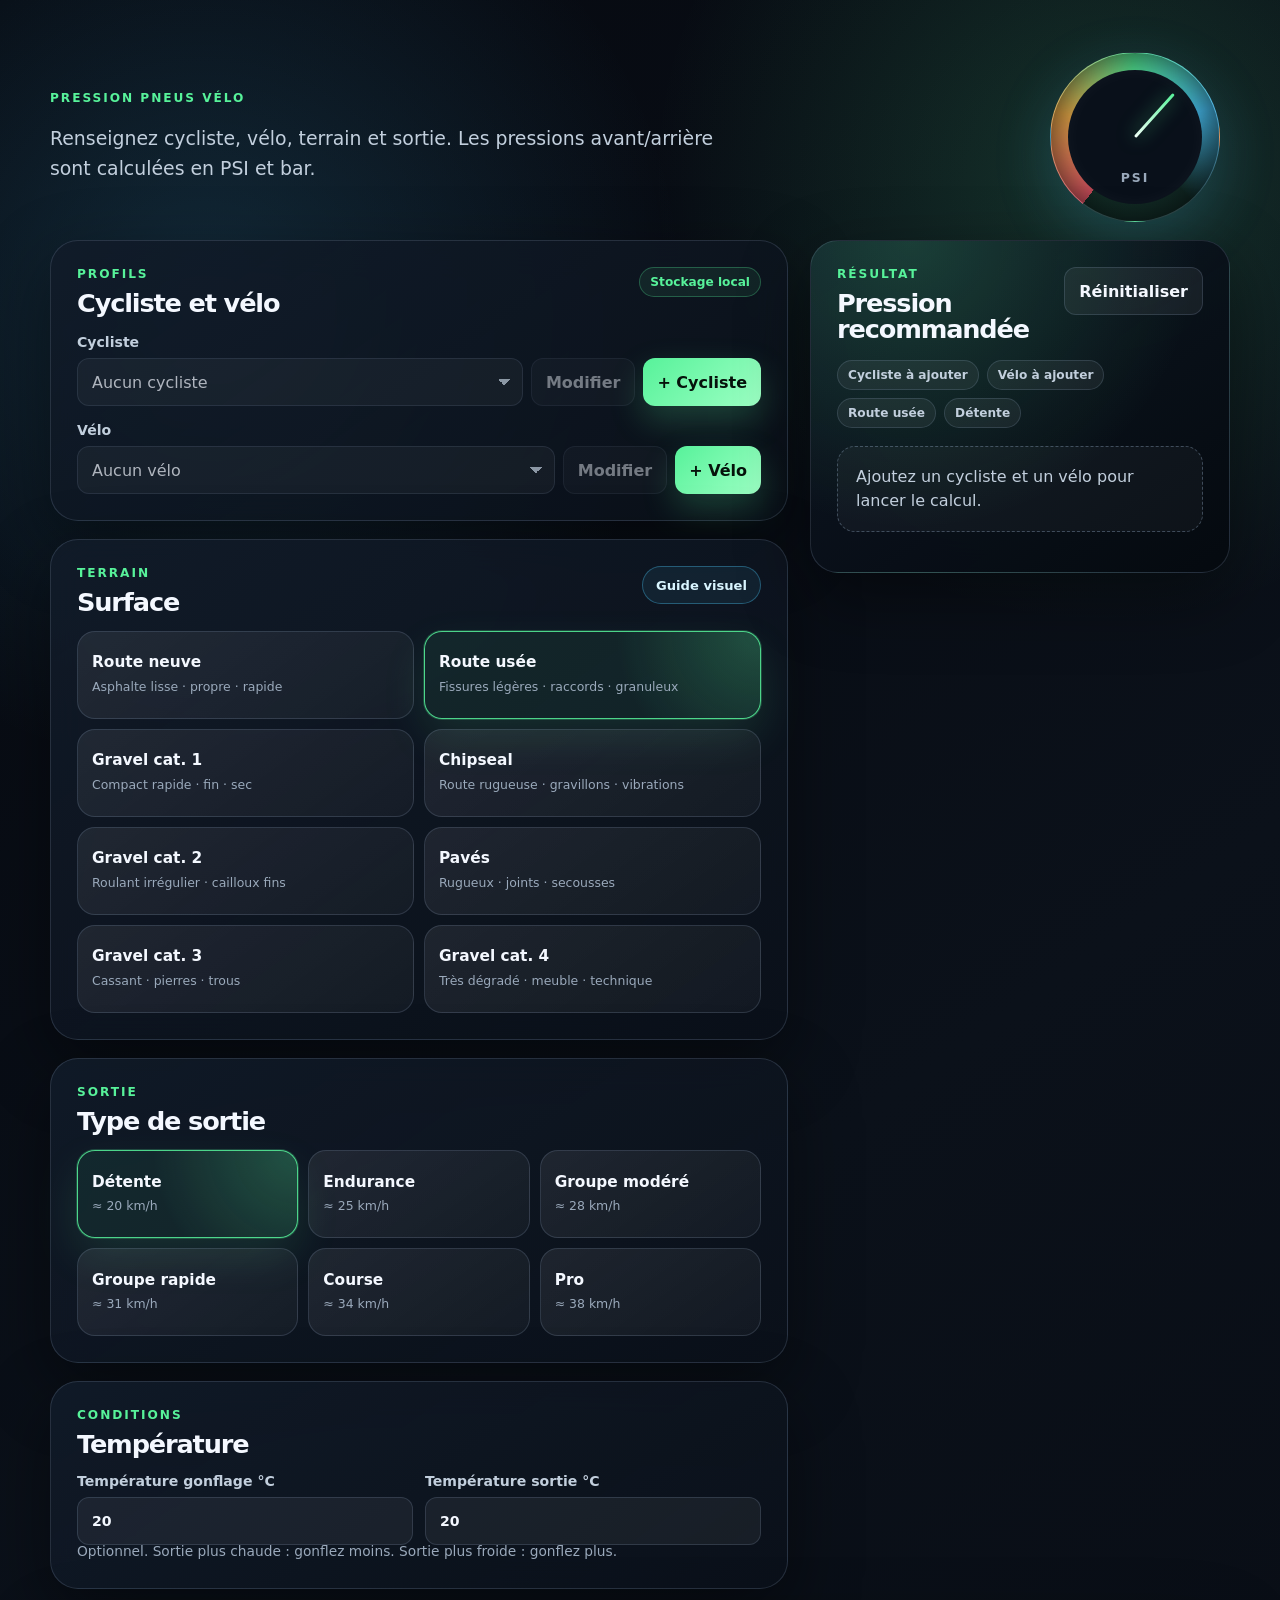
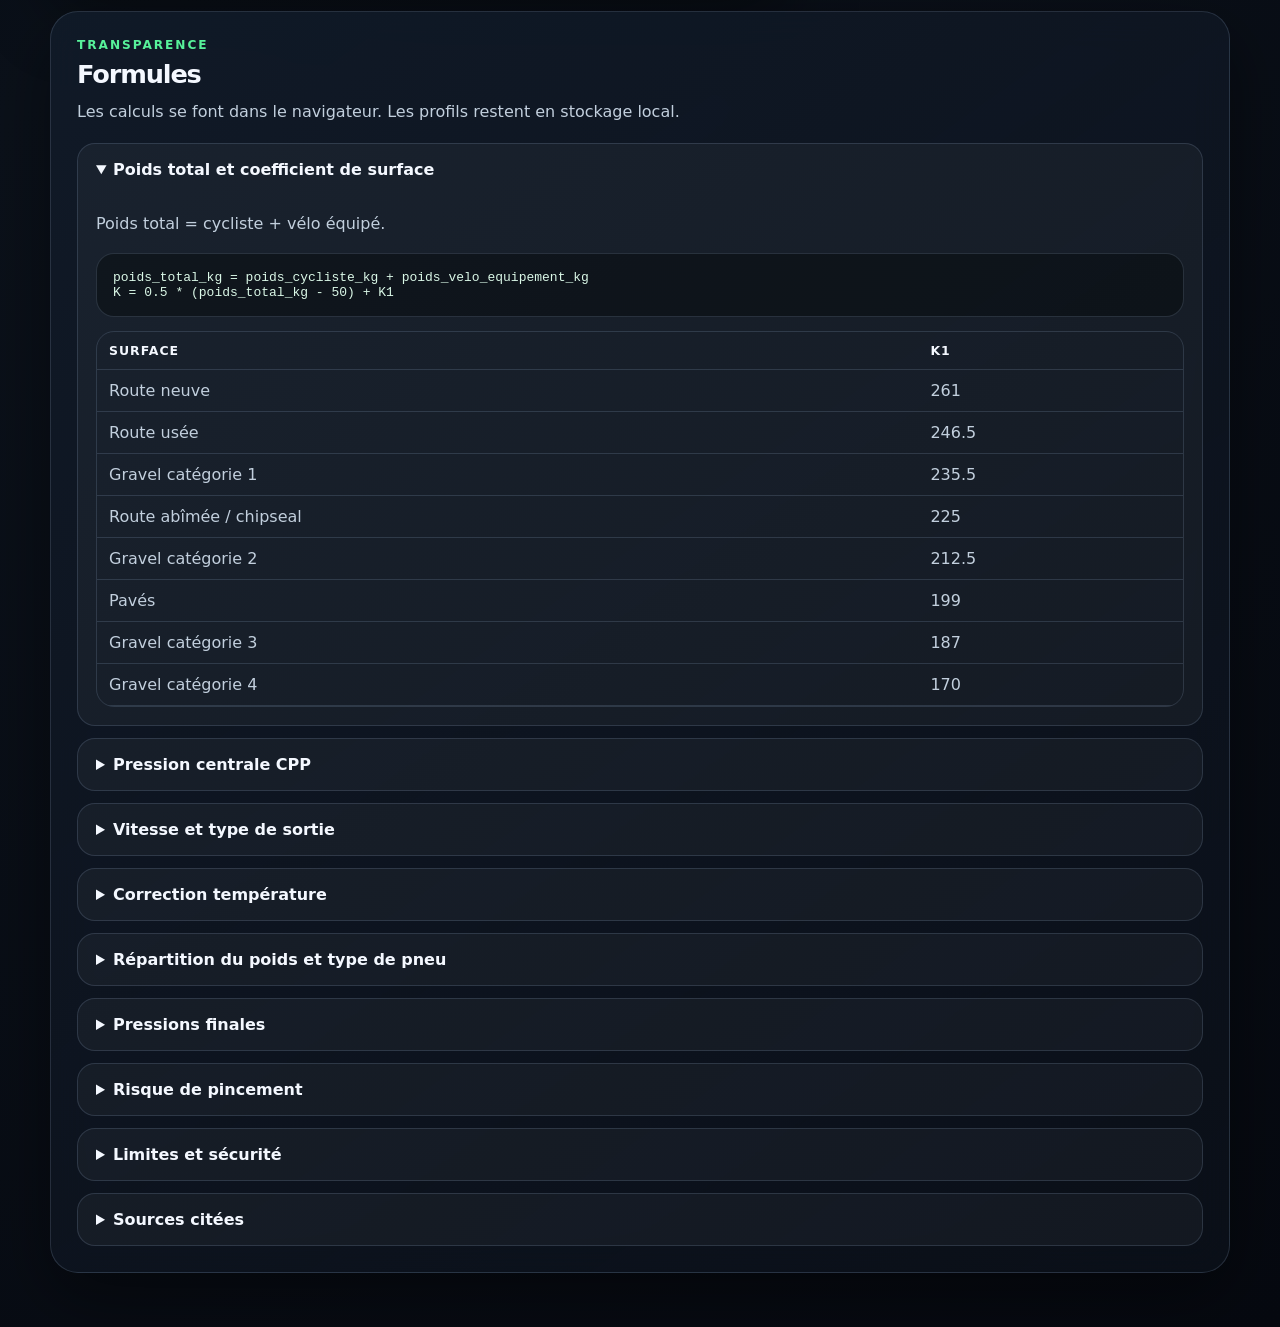
==== commit ca4270c0: "Add AGENTS.md for project guidelines and update app.js, index.html, styles.css, and documentation fo" ====
--- a/index.html
+++ b/index.html
@@ -5,7 +5,7 @@
   <meta name="viewport" content="width=device-width, initial-scale=1">
   <meta name="theme-color" content="#080d14">
   <title>Calculateur de pression pneus vélo</title>
-  <meta name="description" content="Calculateur de pression pneus vélo avec profils locaux, bar et PSI.">
+  <meta name="description" content="Calculateur de pression pneus vélo avec profils locaux, PSI et bar.">
   <link rel="stylesheet" href="styles.css">
   <script defer src="app.js"></script>
 </head>
@@ -14,12 +14,12 @@
     <header class="hero">
       <div>
         <p class="eyebrow">Pression pneus vélo</p>
-        <p class="hero-copy">Renseignez cycliste, vélo, terrain et sortie. Les pressions avant/arrière sont calculées en bar et PSI.</p>
+        <p class="hero-copy">Renseignez cycliste, vélo, terrain et sortie. Les pressions avant/arrière sont calculées en PSI et bar.</p>
       </div>
       <div class="hero-meter" aria-hidden="true">
         <span class="meter-ring"></span>
         <span class="meter-needle"></span>
-        <span class="meter-label">BAR</span>
+        <span class="meter-label">PSI</span>
       </div>
     </header>
 
@@ -115,20 +115,20 @@
             <div class="pressure-tile front-tile">
               <div class="tile-topline">
                 <span>Avant</span>
-                <span id="frontPsi" class="psi-value">-- PSI</span>
+                <span id="frontBar" class="secondary-pressure">-- bar</span>
               </div>
-              <strong id="frontBar">--</strong>
-              <span class="unit">bar</span>
+              <strong id="frontPsi">--</strong>
+              <span class="unit">PSI</span>
               <div class="gauge-track"><span id="frontGauge" class="gauge-fill"></span></div>
             </div>
 
             <div class="pressure-tile rear-tile">
               <div class="tile-topline">
                 <span>Arrière</span>
-                <span id="rearPsi" class="psi-value">-- PSI</span>
+                <span id="rearBar" class="secondary-pressure">-- bar</span>
               </div>
-              <strong id="rearBar">--</strong>
-              <span class="unit">bar</span>
+              <strong id="rearPsi">--</strong>
+              <span class="unit">PSI</span>
               <div class="gauge-track"><span id="rearGauge" class="gauge-fill"></span></div>
             </div>
           </div>
@@ -183,7 +183,7 @@
 
         <details>
           <summary>Vitesse et type de sortie</summary>
-          <p>Le calcul utilise les vitesses SILCA en mph. L’interface affiche des km/h arrondis.</p>
+          <p>Le calcul utilise des vitesses en mph. L’interface affiche des km/h arrondis.</p>
           <pre><code>C_vitesse = 0.97 + ((v_mph - 10) * 0.06 / 23)</code></pre>
         </details>
 
@@ -237,7 +237,7 @@
           <pre><code>P_avant_psi = CPP * C_vitesse * C_repartition_avant * C_type_pneu
 P_arriere_psi = CPP * C_vitesse * C_repartition_arriere * C_type_pneu
 P_bar = P_psi * 0.0689476</code></pre>
-          <p>PSI arrondis au 0.5. Bar arrondis au 0.05.</p>
+          <p>PSI arrondis sans décimale. Bar arrondis à une décimale.</p>
         </details>
 
         <details>
--- a/styles.css
+++ b/styles.css
@@ -527,7 +527,7 @@
   text-transform: uppercase;
 }
 
-.psi-value {
+.secondary-pressure {
   color: var(--accent-2);
   font-size: 0.8rem;
 }
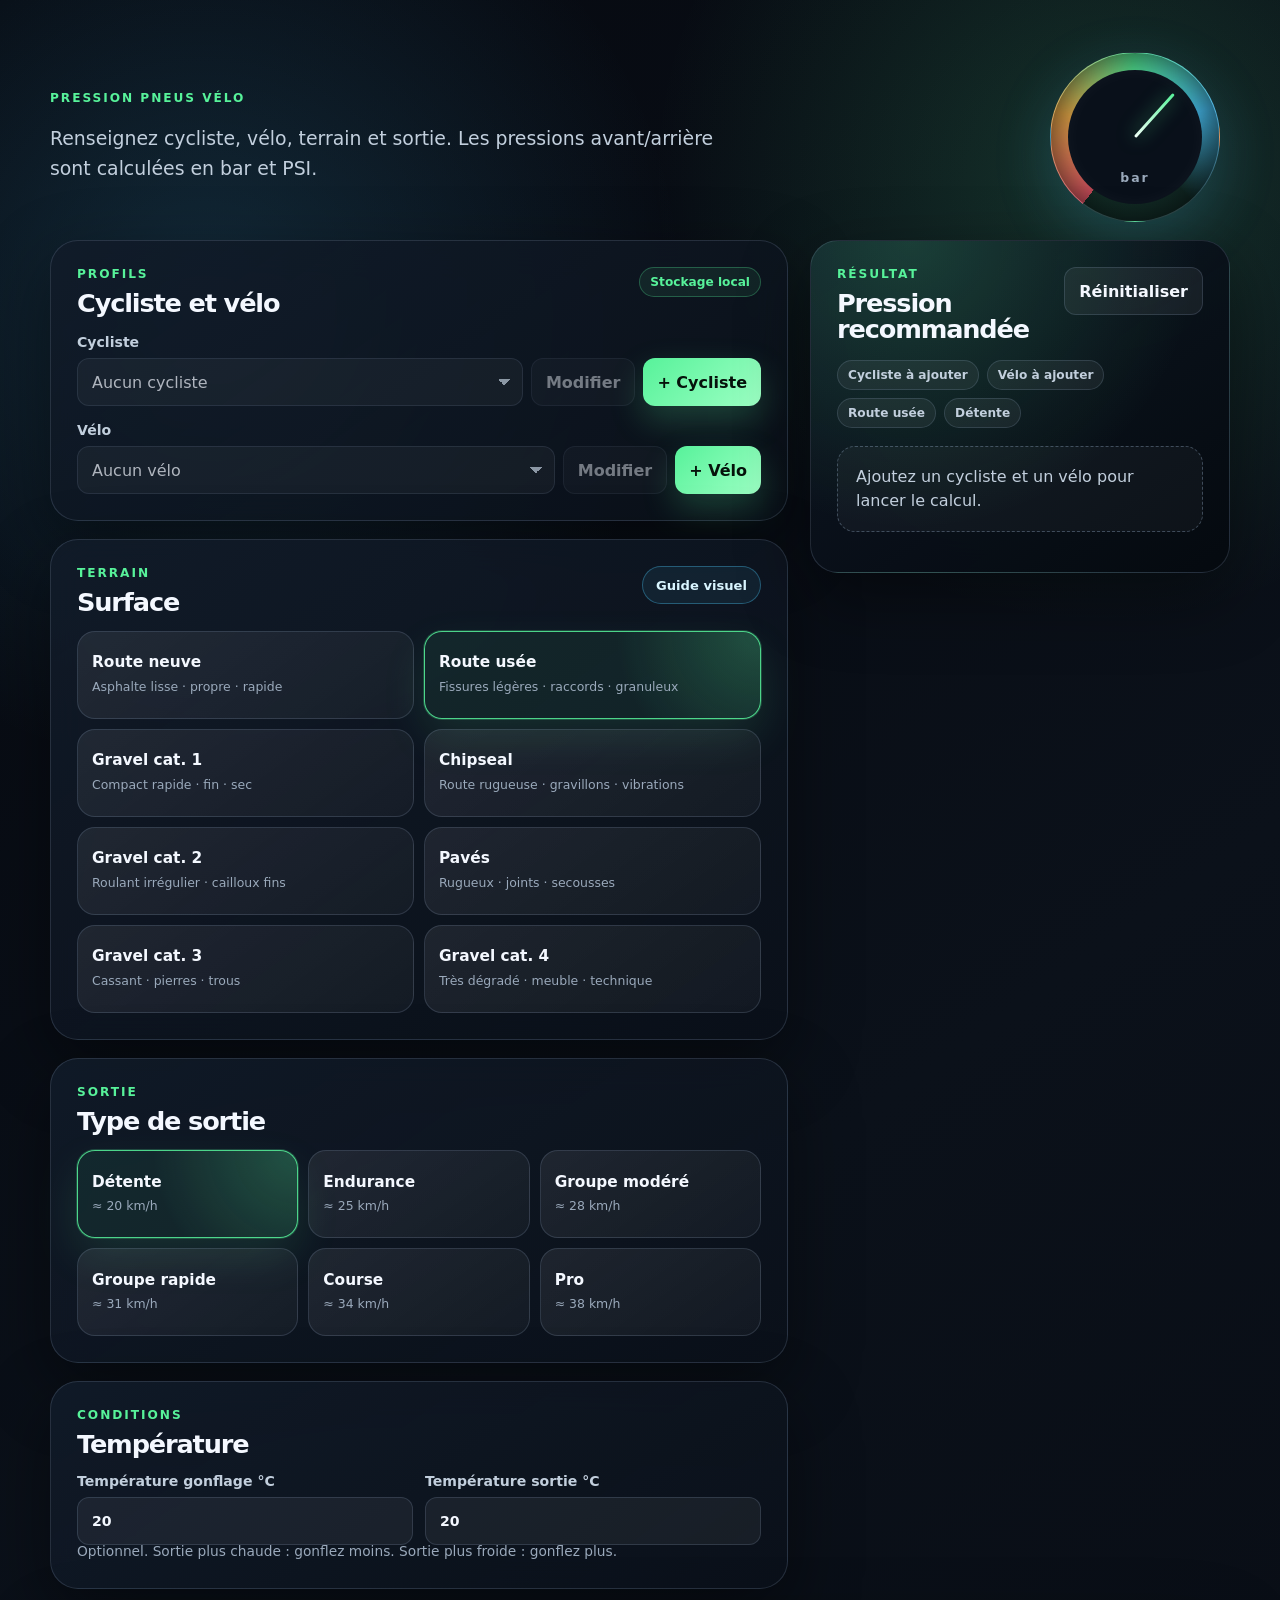
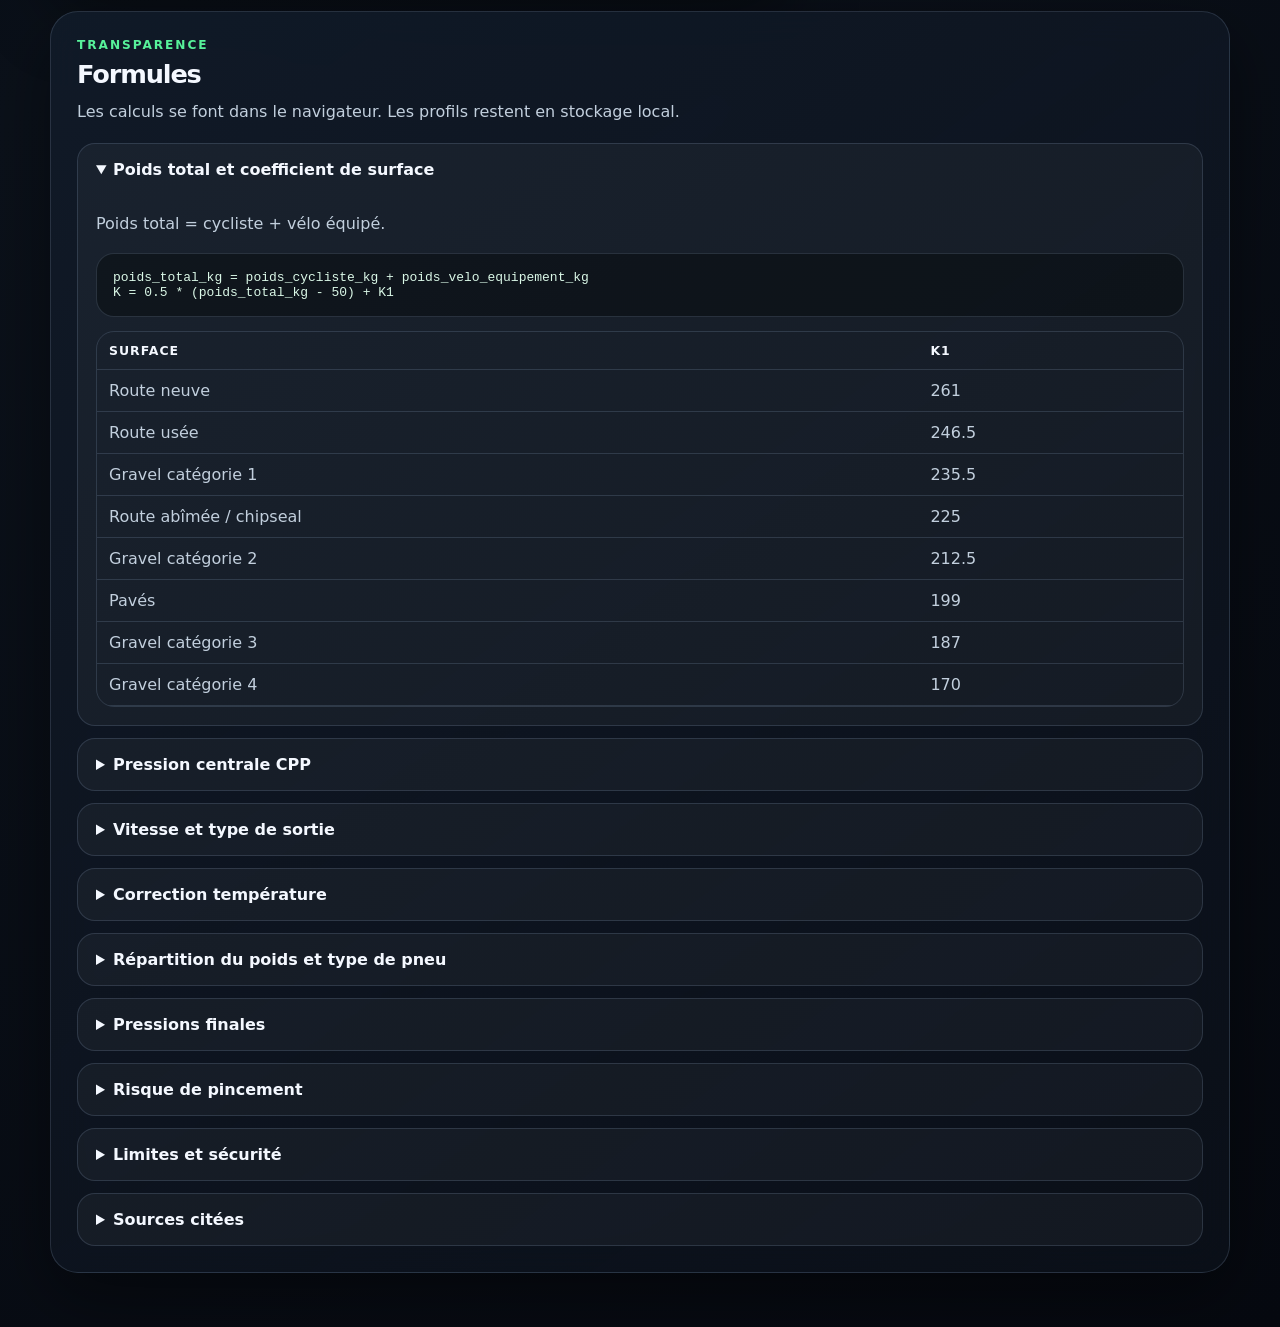
==== commit e7099038: "Update pressure display formats in AGENTS.md, app.js, index.html, and documentation. Change primary " ====
--- a/index.html
+++ b/index.html
@@ -5,7 +5,7 @@
   <meta name="viewport" content="width=device-width, initial-scale=1">
   <meta name="theme-color" content="#080d14">
   <title>Calculateur de pression pneus vélo</title>
-  <meta name="description" content="Calculateur de pression pneus vélo avec profils locaux, PSI et bar.">
+  <meta name="description" content="Calculateur de pression pneus vélo avec profils locaux, bar et PSI.">
   <link rel="stylesheet" href="styles.css">
   <script defer src="app.js"></script>
 </head>
@@ -14,12 +14,12 @@
     <header class="hero">
       <div>
         <p class="eyebrow">Pression pneus vélo</p>
-        <p class="hero-copy">Renseignez cycliste, vélo, terrain et sortie. Les pressions avant/arrière sont calculées en PSI et bar.</p>
+        <p class="hero-copy">Renseignez cycliste, vélo, terrain et sortie. Les pressions avant/arrière sont calculées en bar et PSI.</p>
       </div>
       <div class="hero-meter" aria-hidden="true">
         <span class="meter-ring"></span>
         <span class="meter-needle"></span>
-        <span class="meter-label">PSI</span>
+        <span class="meter-label">bar</span>
       </div>
     </header>
 
@@ -115,20 +115,20 @@
             <div class="pressure-tile front-tile">
               <div class="tile-topline">
                 <span>Avant</span>
-                <span id="frontBar" class="secondary-pressure">-- bar</span>
+                <span id="frontPsi" class="secondary-pressure">-- PSI</span>
               </div>
-              <strong id="frontPsi">--</strong>
-              <span class="unit">PSI</span>
+              <strong id="frontBar">--</strong>
+              <span class="unit">bar</span>
               <div class="gauge-track"><span id="frontGauge" class="gauge-fill"></span></div>
             </div>
 
             <div class="pressure-tile rear-tile">
               <div class="tile-topline">
                 <span>Arrière</span>
-                <span id="rearBar" class="secondary-pressure">-- bar</span>
+                <span id="rearPsi" class="secondary-pressure">-- PSI</span>
               </div>
-              <strong id="rearPsi">--</strong>
-              <span class="unit">PSI</span>
+              <strong id="rearBar">--</strong>
+              <span class="unit">bar</span>
               <div class="gauge-track"><span id="rearGauge" class="gauge-fill"></span></div>
             </div>
           </div>
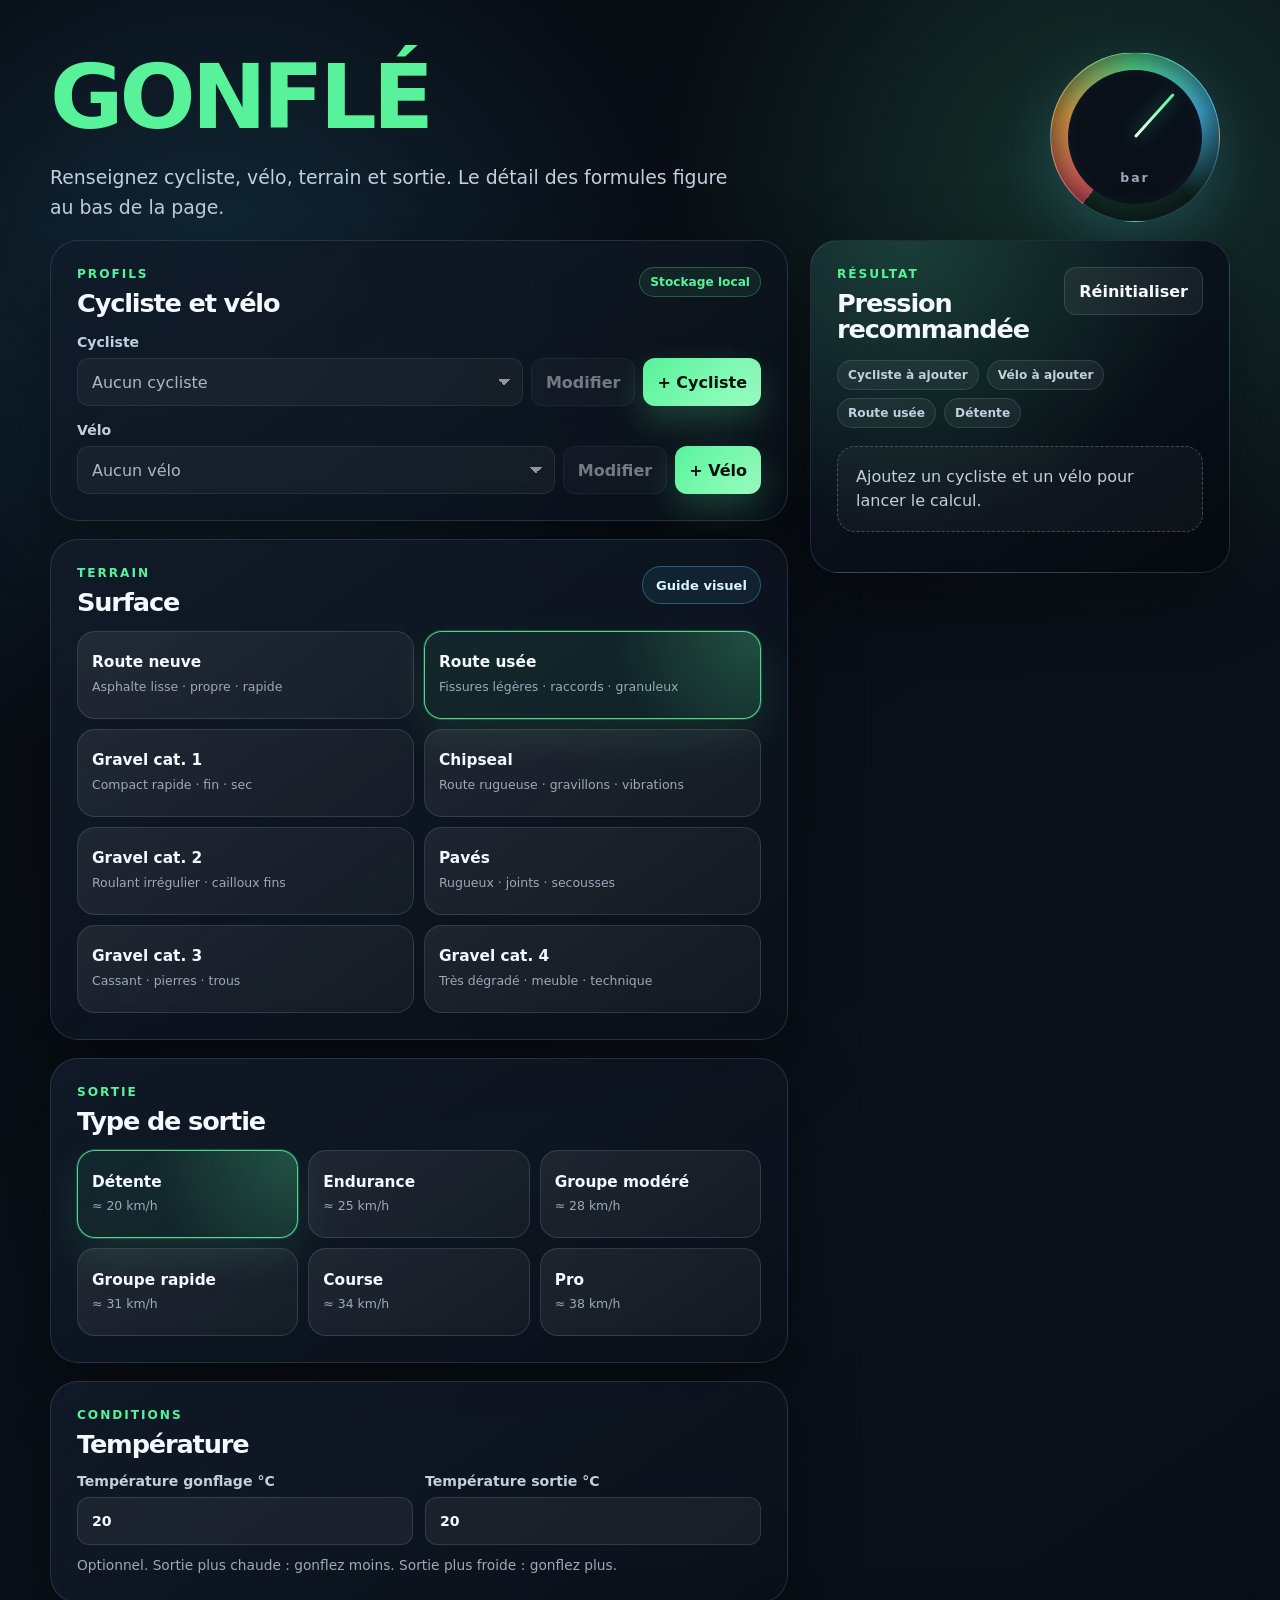
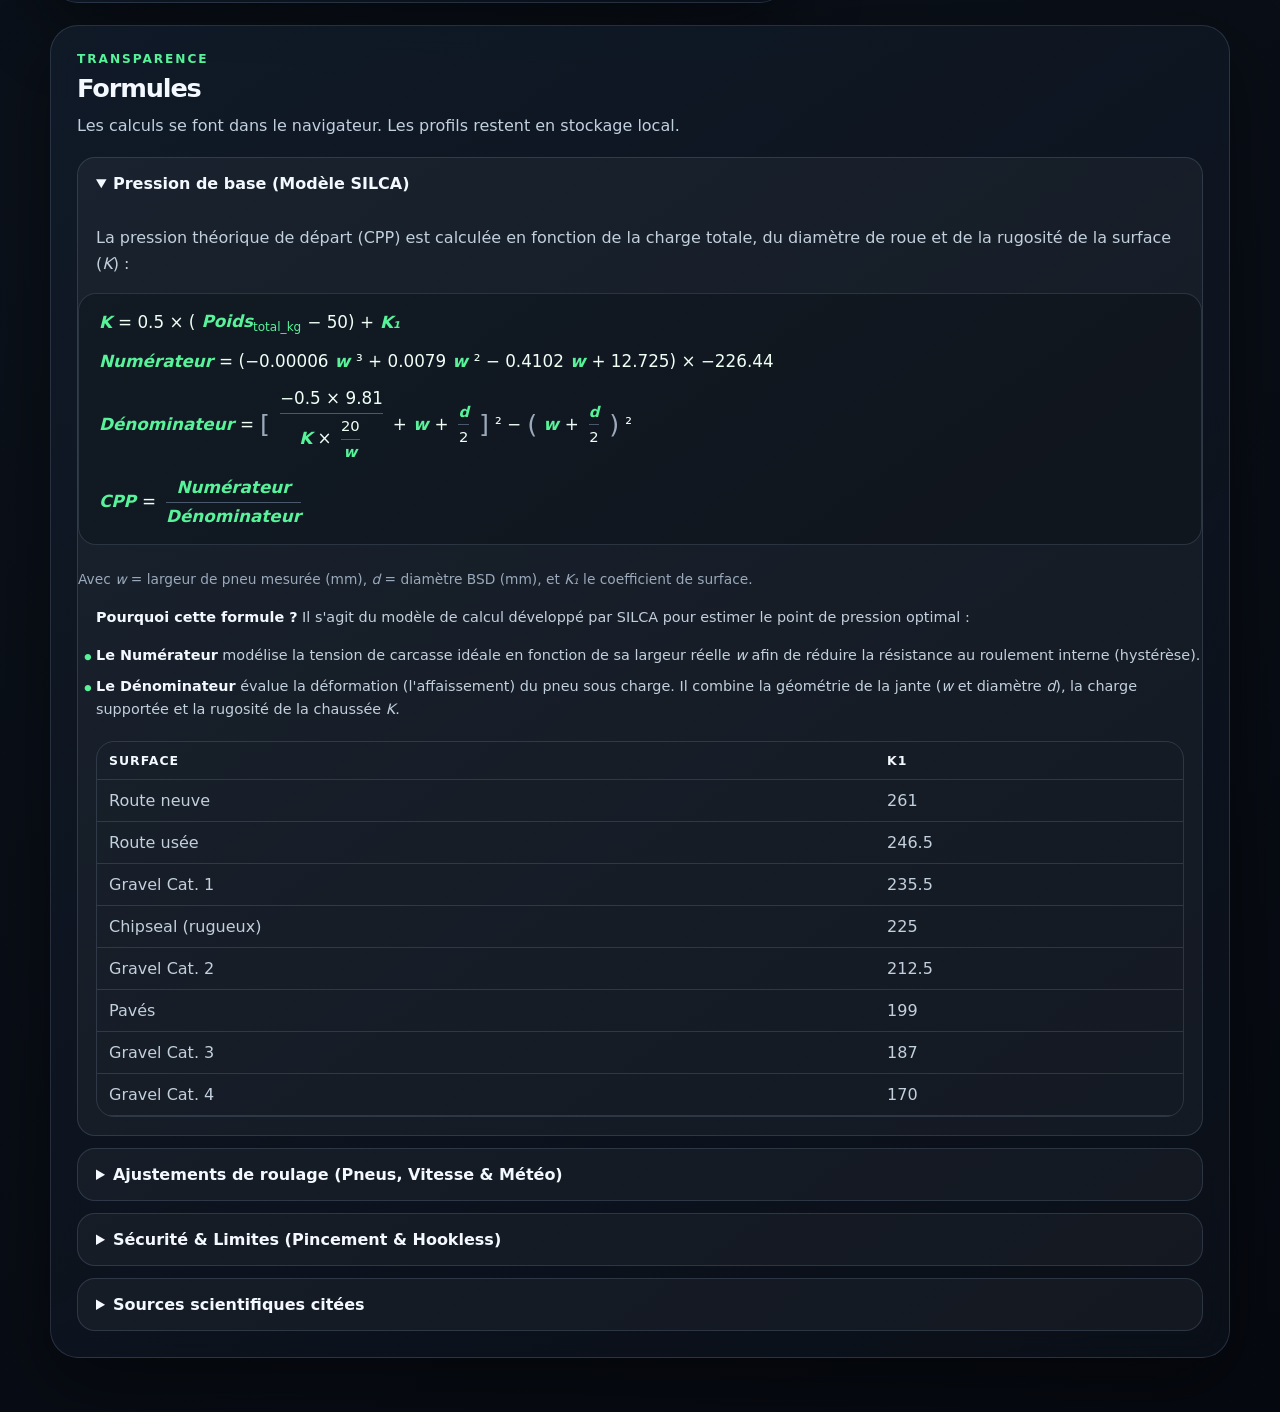
==== commit 01848c46: "Refactor pressure calculation logic in app.js to use raw alternative PSI values. Update index.html f" ====
--- a/index.html
+++ b/index.html
@@ -4,8 +4,8 @@
   <meta charset="utf-8">
   <meta name="viewport" content="width=device-width, initial-scale=1">
   <meta name="theme-color" content="#080d14">
-  <title>Calculateur de pression pneus vélo</title>
-  <meta name="description" content="Calculateur de pression pneus vélo avec profils locaux, bar et PSI.">
+  <title>Gonflé</title>
+  <meta name="description" content="Calculateur de pression pneus vélo avec profils.">
   <link rel="stylesheet" href="styles.css">
   <script defer src="app.js"></script>
 </head>
@@ -13,8 +13,8 @@
   <div class="app-shell">
     <header class="hero">
       <div>
-        <p class="eyebrow">Pression pneus vélo</p>
-        <p class="hero-copy">Renseignez cycliste, vélo, terrain et sortie. Les pressions avant/arrière sont calculées en bar et PSI.</p>
+        <h1 class="eyebrow">Gonflé</h1>
+        <p class="hero-copy">Renseignez cycliste, vélo, terrain et sortie. Le détail des formules figure au bas de la page.</p>
       </div>
       <div class="hero-meter" aria-hidden="true">
         <span class="meter-ring"></span>
@@ -149,10 +149,59 @@
 
       <div class="details-grid">
         <details open>
-          <summary>Poids total et coefficient de surface</summary>
-          <p>Poids total = cycliste + vélo équipé.</p>
-          <pre><code>poids_total_kg = poids_cycliste_kg + poids_velo_equipement_kg
-K = 0.5 * (poids_total_kg - 50) + K1</code></pre>
+          <summary>Pression de base (Modèle SILCA)</summary>
+          <p>La pression théorique de départ (CPP) est calculée en fonction de la charge totale, du diamètre de roue et de la rugosité de la surface (<var>K</var>) :</p>
+          <div class="math-block">
+            <div class="math-expr">
+              <var>K</var> = 0.5 × (<var>Poids<sub>total_kg</sub></var> − 50) + <var>K₁</var>
+            </div>
+            <div class="math-expr">
+              <var>Numérateur</var> = (−0.00006<var>w</var>³ + 0.0079<var>w</var>² − 0.4102<var>w</var> + 12.725) × −226.44
+            </div>
+            <div class="math-expr">
+              <var>Dénominateur</var> =
+              <span class="math-bracket">[</span>
+              <div class="math-fraction">
+                <span class="math-numerator">−0.5 × 9.81</span>
+                <span class="math-denominator">
+                  <var>K</var> ×
+                  <div class="math-fraction inline-frac">
+                    <span class="math-numerator">20</span>
+                    <span class="math-denominator"><var>w</var></span>
+                  </div>
+                </span>
+              </div>
+              + <var>w</var> +
+              <div class="math-fraction inline-frac">
+                <span class="math-numerator"><var>d</var></span>
+                <span class="math-denominator">2</span>
+              </div>
+              <span class="math-bracket">]</span>²
+              −
+              <span class="math-bracket">(</span>
+              <var>w</var> +
+              <div class="math-fraction inline-frac">
+                <span class="math-numerator"><var>d</var></span>
+                <span class="math-denominator">2</span>
+              </div>
+              <span class="math-bracket">)</span>²
+            </div>
+            <div class="math-expr">
+              <var>CPP</var> =
+              <div class="math-fraction">
+                <span class="math-numerator"><var>Numérateur</var></span>
+                <span class="math-denominator"><var>Dénominateur</var></span>
+              </div>
+            </div>
+          </div>
+          <p class="field-help">Avec <var>w</var> = largeur de pneu mesurée (mm), <var>d</var> = diamètre BSD (mm), et <var>K₁</var> le coefficient de surface.</p>
+          <div class="cpp-explanation">
+            <p><strong>Pourquoi cette formule ?</strong> Il s'agit du modèle de calcul développé par SILCA pour estimer le point de pression optimal :</p>
+            <ul>
+              <li><strong>Le Numérateur</strong> modélise la tension de carcasse idéale en fonction de sa largeur réelle <var>w</var> afin de réduire la résistance au roulement interne (hystérèse).</li>
+              <li><strong>Le Dénominateur</strong> évalue la déformation (l'affaissement) du pneu sous charge. Il combine la géométrie de la jante (<var>w</var> et diamètre <var>d</var>), la charge supportée et la rugosité de la chaussée <var>K</var>.</li>
+            </ul>
+          </div>
           <div class="table-wrap">
             <table>
               <thead>
@@ -161,117 +210,99 @@
               <tbody>
                 <tr><td>Route neuve</td><td>261</td></tr>
                 <tr><td>Route usée</td><td>246.5</td></tr>
-                <tr><td>Gravel catégorie 1</td><td>235.5</td></tr>
-                <tr><td>Route abîmée / chipseal</td><td>225</td></tr>
-                <tr><td>Gravel catégorie 2</td><td>212.5</td></tr>
+                <tr><td>Gravel Cat. 1</td><td>235.5</td></tr>
+                <tr><td>Chipseal (rugueux)</td><td>225</td></tr>
+                <tr><td>Gravel Cat. 2</td><td>212.5</td></tr>
                 <tr><td>Pavés</td><td>199</td></tr>
-                <tr><td>Gravel catégorie 3</td><td>187</td></tr>
-                <tr><td>Gravel catégorie 4</td><td>170</td></tr>
+                <tr><td>Gravel Cat. 3</td><td>187</td></tr>
+                <tr><td>Gravel Cat. 4</td><td>170</td></tr>
               </tbody>
             </table>
           </div>
         </details>
 
         <details>
-          <summary>Pression centrale CPP</summary>
-          <p>La pression de base en PSI dépend de la largeur mesurée, du diamètre de roue et de <code>K</code>.</p>
-          <pre><code>num = (-0.00006*w^3 + 0.0079*w^2 - 0.4102*w + 12.725) * -226.44
-denom = ((-0.5*9.81)/(K*(20/w)) + (w + d/2))^2 - (w + d/2)^2
-CPP = num / denom</code></pre>
-          <p><code>w</code> = largeur en mm. <code>d</code> = diamètre BSD en mm.</p>
-        </details>
-
-        <details>
-          <summary>Vitesse et type de sortie</summary>
-          <p>Le calcul utilise des vitesses en mph. L’interface affiche des km/h arrondis.</p>
-          <pre><code>C_vitesse = 0.97 + ((v_mph - 10) * 0.06 / 23)</code></pre>
-        </details>
-
-        <details>
-          <summary>Correction température</summary>
-          <p>La pression varie avec l’écart entre gonflage et roulage.</p>
-          <pre><code>delta_temperature_psi = ((temperature_sortie - temperature_gonflage) / 10) * 3
-pression_a_regler = pression_cible_roulage - delta_temperature_psi</code></pre>
-          <p>Si la sortie est 10 °C plus chaude, retirez environ 3 PSI au gonflage. Si elle est 10 °C plus froide, ajoutez environ 3 PSI.</p>
-        </details>
-
-        <details>
-          <summary>Répartition du poids et type de pneu</summary>
-          <p>La répartition décrit le poids porté par chaque roue. Elle dépend surtout de la posture et du vélo. Plus l’arrière porte, plus sa pression monte.</p>
-          <p>Par défaut : <strong>48/52 · Route</strong>. Prenez <strong>50/50</strong> pour triathlon, CLM ou piste ; <strong>47/53</strong> pour gravel ou position redressée ; <strong>46.5/53.5</strong> pour VTT.</p>
+          <summary>Ajustements de roulage (Pneus, Vitesse & Météo)</summary>
+          <p>La pression cible est ensuite modulée selon les coefficients de vitesse, de répartition de charge et de carcasse :</p>
+          <div class="math-block">
+            <div class="math-expr">
+              <var>P<sub>cible</sub></var> = <var>CPP</var> × <var>C<sub>vitesse</sub></var> × <var>C<sub>répartition</sub></var> × <var>C<sub>pneu</sub></var>
+            </div>
+            <div class="math-expr">
+              <var>C<sub>vitesse</sub></var> = 0.97 +
+              <div class="math-fraction">
+                <span class="math-numerator">(<var>v<sub>mph</sub></var> − 10) × 0.06</span>
+                <span class="math-denominator">23</span>
+              </div>
+            </div>
+          </div>
           <div class="table-wrap">
             <table>
               <thead>
-                <tr><th>Répartition</th><th>Quand choisir</th><th>Avant</th><th>Arrière</th></tr>
+                <tr><th>Répartition</th><th>Avant</th><th>Arrière</th><th>Type de pneu</th><th>Coeff.</th></tr>
               </thead>
               <tbody>
-                <tr><td>50/50 TT / piste</td><td>Position très avancée</td><td>1</td><td>1</td></tr>
-                <tr><td>48/52 route</td><td>Route, endurance, polyvalent</td><td>0.985</td><td>1.01</td></tr>
-                <tr><td>47/53 gravel</td><td>Position redressée, gravel, bagage arrière</td><td>0.975</td><td>1.02</td></tr>
-                <tr><td>46.5/53.5 VTT</td><td>Tout-terrain, poids plus arrière</td><td>0.97</td><td>1.03</td></tr>
+                <tr><td>50/50 CLM / Piste</td><td>1.0</td><td>1.0</td><td>Haut rendement (Tubeless/Latex)</td><td>1.0</td></tr>
+                <tr><td>48/52 Route</td><td>0.985</td><td>1.01</td><td>Haut rendement (TPU léger) <span class="secondary-pressure">−10%</span></td><td>0.90</td></tr>
+                <tr><td>47/53 Gravel</td><td>0.975</td><td>1.02</td><td>Standard souple (Tubeless/Latex)</td><td>0.97</td></tr>
+                <tr><td>46.5/53.5 VTT</td><td>0.97</td><td>1.03</td><td>Standard souple (TPU) <span class="secondary-pressure">−10%</span></td><td>0.873</td></tr>
+                <tr><td colspan="3"></td><td>Standard (Butyl classique)</td><td>0.94</td></tr>
+                <tr><td colspan="3"></td><td>Renforcé anti-crevaison</td><td>0.91</td></tr>
               </tbody>
             </table>
           </div>
-          <p>La carcasse est la structure textile du pneu. Plus elle est souple, moins elle dissipe d’énergie.</p>
-          <div class="table-wrap">
-            <table>
-              <thead>
-                <tr><th>Type de pneu</th><th>Lecture pratique</th><th>Coefficient</th></tr>
-              </thead>
-              <tbody>
-                <tr><td>Haut rendement · tubeless/latex</td><td>Carcasse très souple</td><td>1</td></tr>
-                <tr><td>Haut rendement · TPU léger</td><td>Base haut rendement, TPU −10%</td><td>0.90</td></tr>
-                <tr><td>Standard souple · tubeless/latex</td><td>Pneu courant de bonne qualité</td><td>0.97</td></tr>
-                <tr><td>Standard souple · TPU</td><td>Base standard souple, TPU −10%</td><td>0.873</td></tr>
-                <tr><td>Standard · butyl</td><td>Chambre classique</td><td>0.94</td></tr>
-                <tr><td>Renforcé anti-crevaison</td><td>Carcasse rigide ou protégée</td><td>0.91</td></tr>
-              </tbody>
-            </table>
-          </div>
-          <p>Les options TPU ajoutent un ajustement de −10% aux bases SILCA. Le TPU donne souvent un bon rendement et un ressenti ferme. Si le vélo talonne ou flotte, augmentez légèrement.</p>
-          <p>Sources : <a href="https://www.bicyclerollingresistance.com/specials/tubolito" target="_blank" rel="noopener">Bicycle Rolling Resistance</a>, <a href="https://www.renehersecycles.com/tpu-tubes-how-fast-are-they/" target="_blank" rel="noopener">Rene Herse / Bicycle Quarterly</a>, <a href="https://road.cc/content/tech-news/265627-use-latex-inner-tubes-lowest-rolling-resistance-says-aerocoach-test" target="_blank" rel="noopener">road.cc / AeroCoach</a>.</p>
+
+          <p><strong>Correction Température :</strong> La pression recommandée s'adapte à l'écart de température entre le gonflage et la sortie :</p>
+          <div class="math-block">
+            <div class="math-expr">
+              <var>ΔP<sub>temp</sub></var> =
+              <div class="math-fraction">
+                <span class="math-numerator">(<var>T<sub>sortie</sub></var> − <var>T<sub>gonflage</sub></var>) × 3</span>
+                <span class="math-denominator">10</span>
+              </div>
+              PSI
+            </div>
+            <div class="math-expr">
+              <var>P<sub>recommandée</sub></var> = <var>P<sub>cible</sub></var> − <var>ΔP<sub>temp</sub></var>
+            </div>
+          </div>
+          <p class="field-help"><strong>Exemple pratique en Suisse romande :</strong> Vous préparez votre vélo à la cave à Lausanne à 14 °C, mais roulez l'après-midi au soleil en Valais ou au bord du lac Léman à 24 °C. L'air se dilatant avec la hausse de $+10$ °C, la formule retranche 3 PSI (environ 0.2 bar) au gonflage pour atteindre la pression idéale sur la route.</p>
         </details>
 
         <details>
-          <summary>Pressions finales</summary>
-          <pre><code>P_avant_psi = CPP * C_vitesse * C_repartition_avant * C_type_pneu
-P_arriere_psi = CPP * C_vitesse * C_repartition_arriere * C_type_pneu
-P_bar = P_psi * 0.0689476</code></pre>
-          <p>PSI arrondis sans décimale. Bar arrondis à une décimale.</p>
+          <summary>Sécurité & Limites (Pincement & Hookless)</summary>
+          <p><strong>Risque de pincement (Pinch Flat) :</strong> L'application compare l'énergie cinétique du choc avec l'énergie de déformation du pneu :</p>
+          <div class="math-block">
+            <div class="math-expr">
+              <var>KE</var> = 0.5 × <var>m<sub>total</sub></var> × <var>v<sub>m/s</sub></var>²
+            </div>
+            <div class="math-expr">
+              <var>RE</var> = 0.5 × (0.8<var>w</var>) × <span class="math-sqrt">√</span><span class="math-sqrt-content"><var>K</var>² − (0.8<var>w</var>)²</span>
+            </div>
+            <div class="math-expr">
+              <var>PF</var> = 2 × <var>RE</var> − <var>KE</var>
+            </div>
+          </div>
+          <p class="field-help">Si <var>PF</var> est négatif, un risque de pincement est identifié. L'application propose alors une largeur recommandée minimale et des pressions de secours.</p>
+
+          <p><strong>Limites Hookless (jantes sans crochets) :</strong> La pression maximale recommandée est bridée à <strong>70 PSI (4.8 bar)</strong> par mesure de précaution (selon l'ISO 5775) pour prévenir tout risque de déjantage accidentel.</p>
         </details>
 
         <details>
-          <summary>Risque de pincement</summary>
-          <pre><code>v_ms = v_kmh / 3.6
-KE = 0.5 * masse_kg * v_ms^2
-RE = 0.5 * (0.8*w) * sqrt(K^2 - (0.8*w)^2)
-PF = 2*RE - KE</code></pre>
-          <p>Si <code>-500 <= PF <= 0</code>, le risque augmente. Si <code>PF < -500</code>, il devient extrême. L’application propose alors une largeur minimale et des pressions de secours.</p>
-        </details>
-
-        <details>
-          <summary>Limites et sécurité</summary>
-          <p>Ce calculateur donne un point de départ. Respectez les limites pneus et jantes. En hookless, vérifiez la limite fabricant. Avec une chambre TPU, montez sans pincement, ne gonflez pas fort hors du pneu et évitez les TPU ultralight avec freins à patins en longue descente.</p>
-        </details>
-
-        <details>
-          <summary>Sources citées</summary>
+          <summary>Sources scientifiques citées</summary>
+          <p>Les modèles physiques et les ajustements s'appuient sur les publications suivantes :</p>
           <ul class="source-list">
-            <li><a href="https://www.renehersecycles.com/tires-and-pressure-new-research-and-what-it-means/" target="_blank" rel="noopener">Rene Herse, Tires and Pressure</a></li>
-            <li><a href="https://trstriathlon.com/talking-tires-with-joshua-poertner/" target="_blank" rel="noopener">TRS, Josh Poertner</a></li>
-            <li><a href="https://silca.cc/blogs/silca/part-4a-rolling-resistance-the-history-and-previous-works" target="_blank" rel="noopener">SILCA, Rolling Resistance</a></li>
-            <li><a href="https://www.pirelli.com/tyres/en-gb/bike/pressure-tool" target="_blank" rel="noopener">Pirelli Pressure Tool</a></li>
-            <li><a href="https://psicling.com/en/" target="_blank" rel="noopener">PsiCling, température</a></li>
-            <li><a href="https://www.bicyclerollingresistance.com/specials/tubolito" target="_blank" rel="noopener">BRR, Tubolito</a></li>
-            <li><a href="https://www.renehersecycles.com/tpu-tubes-how-fast-are-they/" target="_blank" rel="noopener">Rene Herse, TPU Tubes</a></li>
-            <li><a href="https://road.cc/content/tech-news/265627-use-latex-inner-tubes-lowest-rolling-resistance-says-aerocoach-test" target="_blank" rel="noopener">road.cc / AeroCoach</a></li>
+            <li><a href="https://www.renehersecycles.com/tires-and-pressure-new-research-and-what-it-means/" target="_blank" rel="noopener">Rene Herse Cycles</a> — Recherche sur la pression et l'impédance de roulement.</li>
+            <li><a href="https://silca.cc/blogs/silca/part-4a-rolling-resistance-the-history-and-previous-works" target="_blank" rel="noopener">SILCA</a> — Pression critique et pertes par hystérèse / vibrations.</li>
+            <li><a href="https://psicling.com/en/" target="_blank" rel="noopener">PsiCling</a> — Physique et thermodynamique des pneumatiques.</li>
+            <li><a href="https://www.bicyclerollingresistance.com/specials/tubolito" target="_blank" rel="noopener">Bicycle Rolling Resistance</a> — Tests et rendement des chambres TPU.</li>
           </ul>
         </details>
       </div>
     </section>
   </div>
 
-  <dialog class="dialog" id="riderDialog">
+  <dialog class="dialog" id="riderDialog" aria-labelledby="riderDialogTitle">
     <form class="dialog-card" id="riderForm">
       <div class="dialog-heading">
         <div>
@@ -289,14 +320,13 @@
       </label>
       <div class="dialog-actions">
         <button type="button" class="danger-button" id="deleteRiderButton">Supprimer</button>
-        <span></span>
         <button type="button" class="ghost-button" data-close-dialog="riderDialog">Annuler</button>
         <button type="submit" class="primary-button">Enregistrer</button>
       </div>
     </form>
   </dialog>
 
-  <dialog class="dialog" id="bikeDialog">
+  <dialog class="dialog" id="bikeDialog" aria-labelledby="bikeDialogTitle">
     <form class="dialog-card" id="bikeForm">
       <div class="dialog-heading">
         <div>
@@ -328,19 +358,18 @@
       <p class="field-help">Choisissez “haut rendement” pour un pneu course souple, “standard souple” pour un pneu courant, “renforcé” pour un pneu très protégé.</p>
       <div class="dialog-actions">
         <button type="button" class="danger-button" id="deleteBikeButton">Supprimer</button>
-        <span></span>
         <button type="button" class="ghost-button" data-close-dialog="bikeDialog">Annuler</button>
         <button type="submit" class="primary-button">Enregistrer</button>
       </div>
     </form>
   </dialog>
 
-  <dialog class="dialog guide-dialog" id="surfaceGuideDialog">
+  <dialog class="dialog guide-dialog" id="surfaceGuideDialog" aria-labelledby="surfaceGuideDialogTitle">
     <div class="dialog-card guide-dialog-card">
       <div class="dialog-heading">
         <div>
           <p class="section-kicker">Terrain</p>
-          <h2>Guide des surfaces</h2>
+          <h2 id="surfaceGuideDialogTitle">Guide des surfaces</h2>
         </div>
         <button type="button" class="close-button" data-close-dialog="surfaceGuideDialog" aria-label="Fermer">×</button>
       </div>
--- a/styles.css
+++ b/styles.css
@@ -75,7 +75,7 @@
   background-image:
     linear-gradient(45deg, transparent 50%, var(--muted-strong) 50%),
     linear-gradient(135deg, var(--muted-strong) 50%, transparent 50%);
-  background-position: calc(100% - 18px) 20px, calc(100% - 12px) 20px;
+  background-position: calc(100% - 18px) center, calc(100% - 12px) center;
   background-size: 6px 6px, 6px 6px;
   background-repeat: no-repeat;
   padding-right: 36px;
@@ -97,7 +97,7 @@
 }
 
 .field-help {
-  margin: -4px 0 0;
+  margin: 10px 0 0;
   color: var(--muted);
   font-size: 0.86rem;
   line-height: 1.5;
@@ -399,6 +399,11 @@
   background: rgba(255, 92, 112, 0.1);
 }
 
+.danger-button:hover {
+  border-color: rgba(255, 92, 112, 0.65);
+  background: rgba(255, 92, 112, 0.2);
+}
+
 .choice-grid {
   display: grid;
   grid-template-columns: repeat(2, minmax(0, 1fr));
@@ -724,11 +729,14 @@
 }
 
 .dialog-actions {
-  display: grid;
-  grid-template-columns: auto 1fr auto auto;
+  display: flex;
   gap: 10px;
   align-items: center;
   margin-top: 6px;
+}
+
+.dialog-actions .ghost-button {
+  margin-left: auto;
 }
 
 .is-hidden {
@@ -789,11 +797,12 @@
   }
 
   .dialog-actions {
+    display: grid;
     grid-template-columns: 1fr;
   }
 
-  .dialog-actions span {
-    display: none;
+  .dialog-actions .ghost-button {
+    margin-left: 0;
   }
 }
 
@@ -805,3 +814,115 @@
     transition: none !important;
   }
 }
+
+/* Typographie et mise en page des expressions mathématiques */
+.math-block {
+  display: flex;
+  flex-direction: column;
+  gap: 14px;
+  margin: 16px 0 24px;
+  padding: 16px 20px;
+  border-radius: var(--radius-md);
+  background: rgba(0, 0, 0, 0.22);
+  border: 1px solid var(--line);
+}
+
+.math-expr {
+  display: inline-flex;
+  flex-wrap: wrap;
+  align-items: center;
+  font-family: inherit;
+  font-size: 1.05rem;
+  gap: 6px;
+  color: #effff6;
+  line-height: 1.4;
+}
+
+.math-expr var {
+  font-style: italic;
+  font-weight: 750;
+  color: var(--accent);
+}
+
+.math-expr var sub {
+  font-style: normal;
+  font-size: 0.72em;
+  font-weight: 500;
+}
+
+.math-fraction {
+  display: inline-flex;
+  flex-direction: column;
+  align-items: center;
+  vertical-align: middle;
+  padding: 0 4px;
+}
+
+.math-numerator {
+  border-bottom: 1px solid rgba(159, 184, 214, 0.4);
+  padding-bottom: 2px;
+  text-align: center;
+  width: 100%;
+}
+
+.math-denominator {
+  padding-top: 2px;
+  text-align: center;
+  width: 100%;
+}
+
+.inline-frac {
+  font-size: 0.88em;
+}
+
+.math-bracket {
+  font-size: 1.6rem;
+  font-weight: 200;
+  color: var(--muted);
+}
+
+.math-sqrt {
+  font-size: 1.3rem;
+  font-weight: 200;
+  color: var(--muted);
+  margin-right: -2px;
+}
+
+.math-sqrt-content {
+  border-top: 1px solid rgba(159, 184, 214, 0.4);
+  padding-top: 2px;
+  display: inline-block;
+}
+
+.cpp-explanation {
+  margin: 16px 0 20px;
+  color: var(--muted-strong);
+  font-size: 0.9rem;
+  line-height: 1.6;
+}
+
+.cpp-explanation ul {
+  list-style: none;
+  padding-left: 0;
+  margin: 12px 0;
+}
+
+.cpp-explanation li {
+  position: relative;
+  padding-left: 18px;
+  margin-bottom: 8px;
+}
+
+.cpp-explanation li::before {
+  content: "•";
+  position: absolute;
+  left: 4px;
+  top: -1px;
+  color: var(--accent);
+  font-size: 1.15rem;
+  font-weight: bold;
+}
+
+.cpp-explanation strong {
+  color: var(--text);
+}
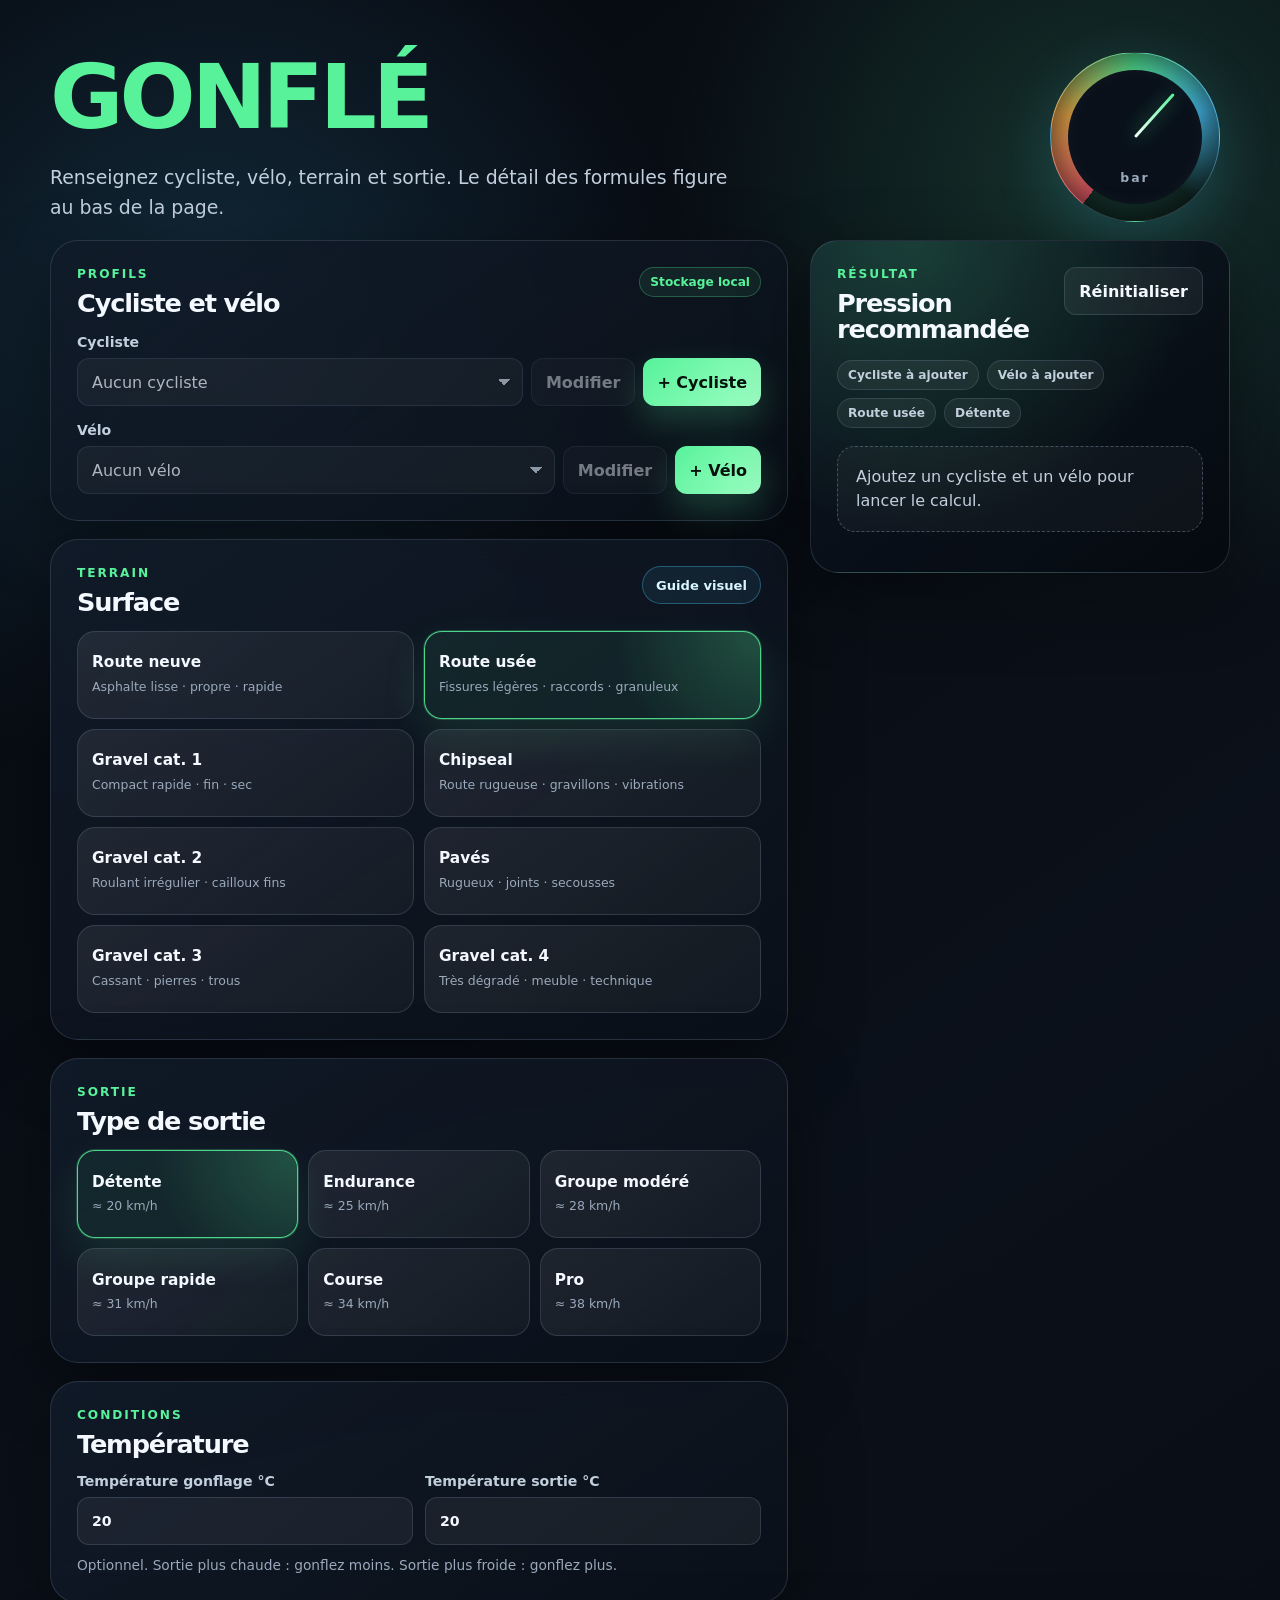
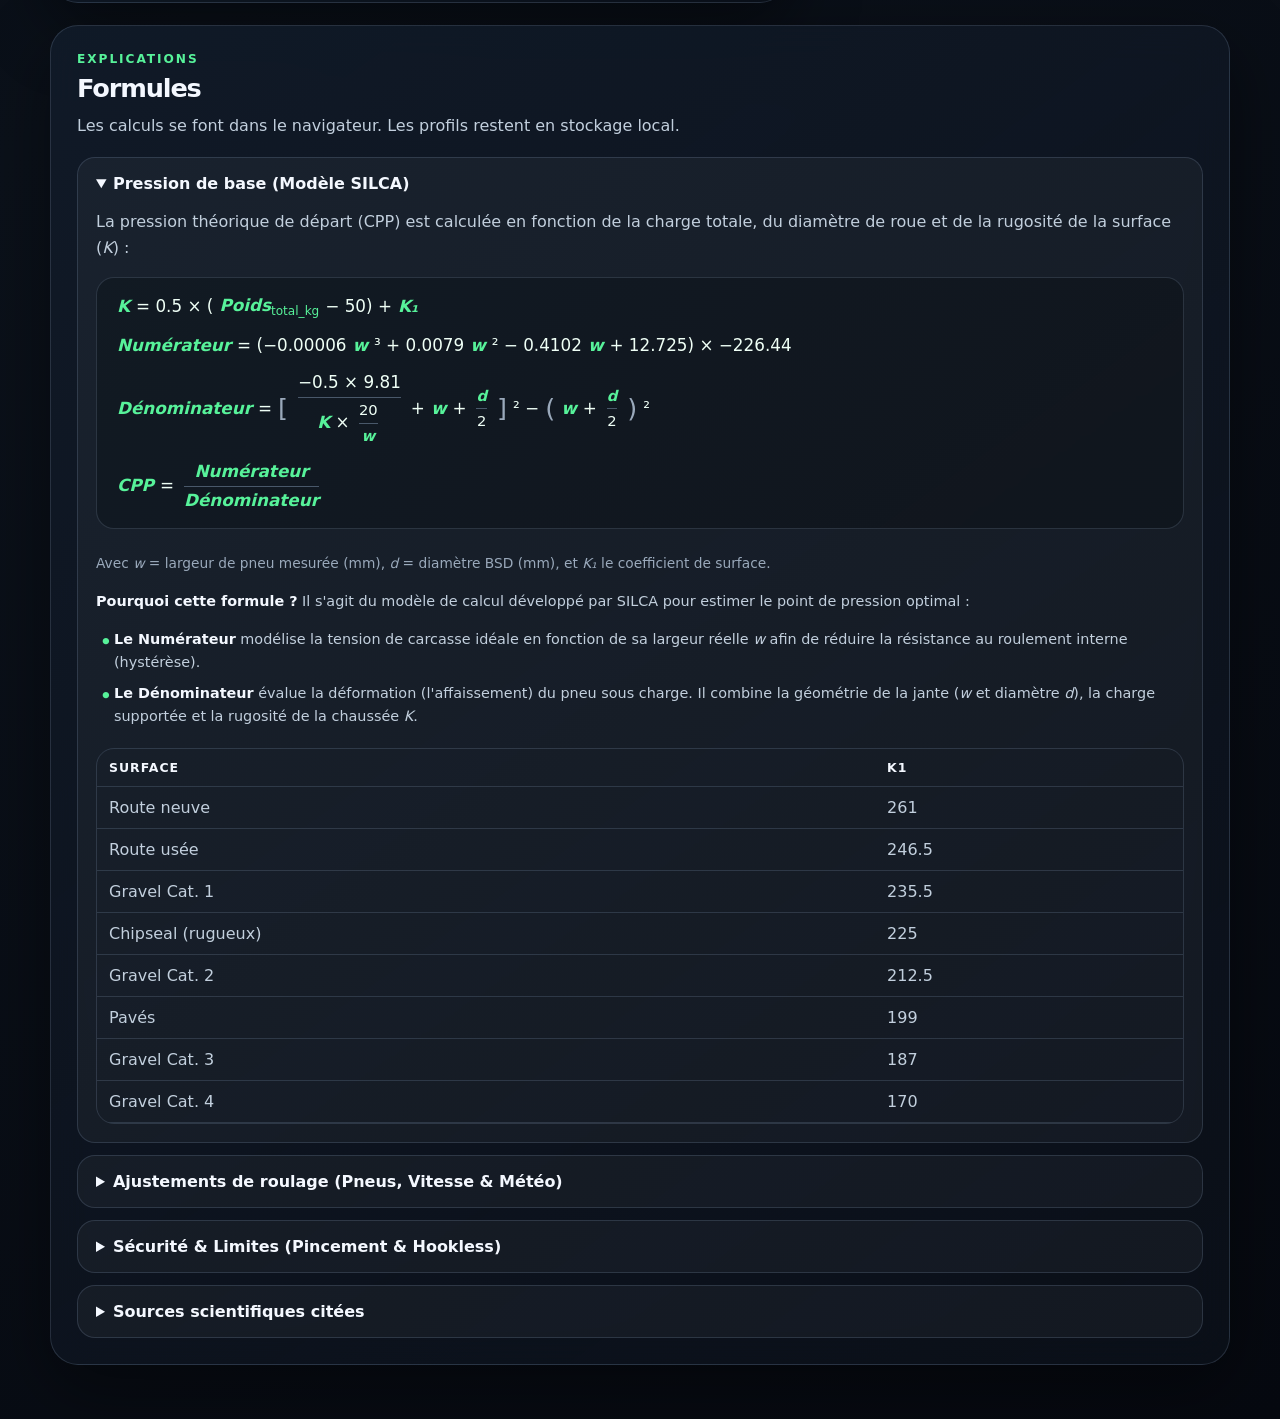
==== commit 66a4050b: "Update index.html to improve clarity in mathematical explanations and UI text. Enhance styles.css fo" ====
--- a/index.html
+++ b/index.html
@@ -142,7 +142,7 @@
 
     <section class="formula-section" aria-label="Explication transparente des calculs">
       <div class="formula-intro">
-        <p class="section-kicker">Transparence</p>
+        <p class="section-kicker">Explications</p>
         <h2>Formules</h2>
         <p>Les calculs se font dans le navigateur. Les profils restent en stockage local.</p>
       </div>
@@ -150,153 +150,161 @@
       <div class="details-grid">
         <details open>
           <summary>Pression de base (Modèle SILCA)</summary>
-          <p>La pression théorique de départ (CPP) est calculée en fonction de la charge totale, du diamètre de roue et de la rugosité de la surface (<var>K</var>) :</p>
-          <div class="math-block">
-            <div class="math-expr">
-              <var>K</var> = 0.5 × (<var>Poids<sub>total_kg</sub></var> − 50) + <var>K₁</var>
-            </div>
-            <div class="math-expr">
-              <var>Numérateur</var> = (−0.00006<var>w</var>³ + 0.0079<var>w</var>² − 0.4102<var>w</var> + 12.725) × −226.44
-            </div>
-            <div class="math-expr">
-              <var>Dénominateur</var> =
-              <span class="math-bracket">[</span>
-              <div class="math-fraction">
-                <span class="math-numerator">−0.5 × 9.81</span>
-                <span class="math-denominator">
-                  <var>K</var> ×
-                  <div class="math-fraction inline-frac">
-                    <span class="math-numerator">20</span>
-                    <span class="math-denominator"><var>w</var></span>
-                  </div>
-                </span>
-              </div>
-              + <var>w</var> +
-              <div class="math-fraction inline-frac">
-                <span class="math-numerator"><var>d</var></span>
-                <span class="math-denominator">2</span>
-              </div>
-              <span class="math-bracket">]</span>²
-              −
-              <span class="math-bracket">(</span>
-              <var>w</var> +
-              <div class="math-fraction inline-frac">
-                <span class="math-numerator"><var>d</var></span>
-                <span class="math-denominator">2</span>
-              </div>
-              <span class="math-bracket">)</span>²
-            </div>
-            <div class="math-expr">
-              <var>CPP</var> =
-              <div class="math-fraction">
-                <span class="math-numerator"><var>Numérateur</var></span>
-                <span class="math-denominator"><var>Dénominateur</var></span>
-              </div>
-            </div>
-          </div>
-          <p class="field-help">Avec <var>w</var> = largeur de pneu mesurée (mm), <var>d</var> = diamètre BSD (mm), et <var>K₁</var> le coefficient de surface.</p>
-          <div class="cpp-explanation">
-            <p><strong>Pourquoi cette formule ?</strong> Il s'agit du modèle de calcul développé par SILCA pour estimer le point de pression optimal :</p>
-            <ul>
-              <li><strong>Le Numérateur</strong> modélise la tension de carcasse idéale en fonction de sa largeur réelle <var>w</var> afin de réduire la résistance au roulement interne (hystérèse).</li>
-              <li><strong>Le Dénominateur</strong> évalue la déformation (l'affaissement) du pneu sous charge. Il combine la géométrie de la jante (<var>w</var> et diamètre <var>d</var>), la charge supportée et la rugosité de la chaussée <var>K</var>.</li>
-            </ul>
-          </div>
-          <div class="table-wrap">
-            <table>
-              <thead>
-                <tr><th>Surface</th><th>K1</th></tr>
-              </thead>
-              <tbody>
-                <tr><td>Route neuve</td><td>261</td></tr>
-                <tr><td>Route usée</td><td>246.5</td></tr>
-                <tr><td>Gravel Cat. 1</td><td>235.5</td></tr>
-                <tr><td>Chipseal (rugueux)</td><td>225</td></tr>
-                <tr><td>Gravel Cat. 2</td><td>212.5</td></tr>
-                <tr><td>Pavés</td><td>199</td></tr>
-                <tr><td>Gravel Cat. 3</td><td>187</td></tr>
-                <tr><td>Gravel Cat. 4</td><td>170</td></tr>
-              </tbody>
-            </table>
+          <div class="details-body">
+            <p>La pression théorique de départ (CPP) est calculée en fonction de la charge totale, du diamètre de roue et de la rugosité de la surface (<var>K</var>) :</p>
+            <div class="math-block">
+              <div class="math-expr">
+                <var>K</var> = 0.5 × (<var>Poids<sub>total_kg</sub></var> − 50) + <var>K₁</var>
+              </div>
+              <div class="math-expr">
+                <var>Numérateur</var> = (−0.00006<var>w</var>³ + 0.0079<var>w</var>² − 0.4102<var>w</var> + 12.725) × −226.44
+              </div>
+              <div class="math-expr">
+                <var>Dénominateur</var> =
+                <span class="math-bracket">[</span>
+                <div class="math-fraction">
+                  <span class="math-numerator">−0.5 × 9.81</span>
+                  <span class="math-denominator">
+                    <var>K</var> ×
+                    <div class="math-fraction inline-frac">
+                      <span class="math-numerator">20</span>
+                      <span class="math-denominator"><var>w</var></span>
+                    </div>
+                  </span>
+                </div>
+                + <var>w</var> +
+                <div class="math-fraction inline-frac">
+                  <span class="math-numerator"><var>d</var></span>
+                  <span class="math-denominator">2</span>
+                </div>
+                <span class="math-bracket">]</span>²
+                −
+                <span class="math-bracket">(</span>
+                <var>w</var> +
+                <div class="math-fraction inline-frac">
+                  <span class="math-numerator"><var>d</var></span>
+                  <span class="math-denominator">2</span>
+                </div>
+                <span class="math-bracket">)</span>²
+              </div>
+              <div class="math-expr">
+                <var>CPP</var> =
+                <div class="math-fraction">
+                  <span class="math-numerator"><var>Numérateur</var></span>
+                  <span class="math-denominator"><var>Dénominateur</var></span>
+                </div>
+              </div>
+            </div>
+            <p class="field-help">Avec <var>w</var> = largeur de pneu mesurée (mm), <var>d</var> = diamètre BSD (mm), et <var>K₁</var> le coefficient de surface.</p>
+            <div class="cpp-explanation">
+              <p><strong>Pourquoi cette formule ?</strong> Il s'agit du modèle de calcul développé par SILCA pour estimer le point de pression optimal :</p>
+              <ul>
+                <li><strong>Le Numérateur</strong> modélise la tension de carcasse idéale en fonction de sa largeur réelle <var>w</var> afin de réduire la résistance au roulement interne (hystérèse).</li>
+                <li><strong>Le Dénominateur</strong> évalue la déformation (l'affaissement) du pneu sous charge. Il combine la géométrie de la jante (<var>w</var> et diamètre <var>d</var>), la charge supportée et la rugosité de la chaussée <var>K</var>.</li>
+              </ul>
+            </div>
+            <div class="table-wrap">
+              <table>
+                <thead>
+                  <tr><th>Surface</th><th>K1</th></tr>
+                </thead>
+                <tbody>
+                  <tr><td>Route neuve</td><td>261</td></tr>
+                  <tr><td>Route usée</td><td>246.5</td></tr>
+                  <tr><td>Gravel Cat. 1</td><td>235.5</td></tr>
+                  <tr><td>Chipseal (rugueux)</td><td>225</td></tr>
+                  <tr><td>Gravel Cat. 2</td><td>212.5</td></tr>
+                  <tr><td>Pavés</td><td>199</td></tr>
+                  <tr><td>Gravel Cat. 3</td><td>187</td></tr>
+                  <tr><td>Gravel Cat. 4</td><td>170</td></tr>
+                </tbody>
+              </table>
+            </div>
           </div>
         </details>
 
         <details>
           <summary>Ajustements de roulage (Pneus, Vitesse & Météo)</summary>
-          <p>La pression cible est ensuite modulée selon les coefficients de vitesse, de répartition de charge et de carcasse :</p>
-          <div class="math-block">
-            <div class="math-expr">
-              <var>P<sub>cible</sub></var> = <var>CPP</var> × <var>C<sub>vitesse</sub></var> × <var>C<sub>répartition</sub></var> × <var>C<sub>pneu</sub></var>
-            </div>
-            <div class="math-expr">
-              <var>C<sub>vitesse</sub></var> = 0.97 +
-              <div class="math-fraction">
-                <span class="math-numerator">(<var>v<sub>mph</sub></var> − 10) × 0.06</span>
-                <span class="math-denominator">23</span>
-              </div>
-            </div>
-          </div>
-          <div class="table-wrap">
-            <table>
-              <thead>
-                <tr><th>Répartition</th><th>Avant</th><th>Arrière</th><th>Type de pneu</th><th>Coeff.</th></tr>
-              </thead>
-              <tbody>
-                <tr><td>50/50 CLM / Piste</td><td>1.0</td><td>1.0</td><td>Haut rendement (Tubeless/Latex)</td><td>1.0</td></tr>
-                <tr><td>48/52 Route</td><td>0.985</td><td>1.01</td><td>Haut rendement (TPU léger) <span class="secondary-pressure">−10%</span></td><td>0.90</td></tr>
-                <tr><td>47/53 Gravel</td><td>0.975</td><td>1.02</td><td>Standard souple (Tubeless/Latex)</td><td>0.97</td></tr>
-                <tr><td>46.5/53.5 VTT</td><td>0.97</td><td>1.03</td><td>Standard souple (TPU) <span class="secondary-pressure">−10%</span></td><td>0.873</td></tr>
-                <tr><td colspan="3"></td><td>Standard (Butyl classique)</td><td>0.94</td></tr>
-                <tr><td colspan="3"></td><td>Renforcé anti-crevaison</td><td>0.91</td></tr>
-              </tbody>
-            </table>
-          </div>
-
-          <p><strong>Correction Température :</strong> La pression recommandée s'adapte à l'écart de température entre le gonflage et la sortie :</p>
-          <div class="math-block">
-            <div class="math-expr">
-              <var>ΔP<sub>temp</sub></var> =
-              <div class="math-fraction">
-                <span class="math-numerator">(<var>T<sub>sortie</sub></var> − <var>T<sub>gonflage</sub></var>) × 3</span>
-                <span class="math-denominator">10</span>
-              </div>
-              PSI
-            </div>
-            <div class="math-expr">
-              <var>P<sub>recommandée</sub></var> = <var>P<sub>cible</sub></var> − <var>ΔP<sub>temp</sub></var>
-            </div>
-          </div>
-          <p class="field-help"><strong>Exemple pratique en Suisse romande :</strong> Vous préparez votre vélo à la cave à Lausanne à 14 °C, mais roulez l'après-midi au soleil en Valais ou au bord du lac Léman à 24 °C. L'air se dilatant avec la hausse de $+10$ °C, la formule retranche 3 PSI (environ 0.2 bar) au gonflage pour atteindre la pression idéale sur la route.</p>
+          <div class="details-body">
+            <p>La pression cible est ensuite modulée selon les coefficients de vitesse, de répartition de charge et de carcasse :</p>
+            <div class="math-block">
+              <div class="math-expr">
+                <var>P<sub>cible</sub></var> = <var>CPP</var> × <var>C<sub>vitesse</sub></var> × <var>C<sub>répartition</sub></var> × <var>C<sub>pneu</sub></var>
+              </div>
+              <div class="math-expr">
+                <var>C<sub>vitesse</sub></var> = 0.97 +
+                <div class="math-fraction">
+                  <span class="math-numerator">(<var>v<sub>mph</sub></var> − 10) × 0.06</span>
+                  <span class="math-denominator">23</span>
+                </div>
+              </div>
+            </div>
+            <div class="table-wrap">
+              <table>
+                <thead>
+                  <tr><th>Répartition</th><th>Avant</th><th>Arrière</th><th>Type de pneu</th><th>Coeff.</th></tr>
+                </thead>
+                <tbody>
+                  <tr><td>50/50 CLM / Piste</td><td>1.0</td><td>1.0</td><td>Haut rendement (Tubeless/Latex)</td><td>1.0</td></tr>
+                  <tr><td>48/52 Route</td><td>0.985</td><td>1.01</td><td>Haut rendement (TPU léger) <span class="secondary-pressure">−10%</span></td><td>0.90</td></tr>
+                  <tr><td>47/53 Gravel</td><td>0.975</td><td>1.02</td><td>Standard souple (Tubeless/Latex)</td><td>0.97</td></tr>
+                  <tr><td>46.5/53.5 VTT</td><td>0.97</td><td>1.03</td><td>Standard souple (TPU) <span class="secondary-pressure">−10%</span></td><td>0.873</td></tr>
+                  <tr><td colspan="3"></td><td>Standard (Butyl classique)</td><td>0.94</td></tr>
+                  <tr><td colspan="3"></td><td>Renforcé anti-crevaison</td><td>0.91</td></tr>
+                </tbody>
+              </table>
+            </div>
+
+            <p><strong>Correction Température :</strong> La pression recommandée s'adapte à l'écart de température entre le gonflage et la sortie :</p>
+            <div class="math-block">
+              <div class="math-expr">
+                <var>ΔP<sub>temp</sub></var> =
+                <div class="math-fraction">
+                  <span class="math-numerator">(<var>T<sub>sortie</sub></var> − <var>T<sub>gonflage</sub></var>) × 3</span>
+                  <span class="math-denominator">10</span>
+                </div>
+                PSI
+              </div>
+              <div class="math-expr">
+                <var>P<sub>recommandée</sub></var> = <var>P<sub>cible</sub></var> − <var>ΔP<sub>temp</sub></var>
+              </div>
+            </div>
+            <p class="field-help"><strong>Exemple pratique en Suisse romande :</strong> Vous préparez votre vélo à la cave à Lausanne à 14 °C, mais roulez l'après-midi au soleil en Valais ou au bord du lac Léman à 24 °C. L'air se dilatant avec la hausse de $+10$ °C, la formule retranche 3 PSI (environ 0.2 bar) au gonflage pour atteindre la pression idéale sur la route.</p>
+          </div>
         </details>
 
         <details>
           <summary>Sécurité & Limites (Pincement & Hookless)</summary>
-          <p><strong>Risque de pincement (Pinch Flat) :</strong> L'application compare l'énergie cinétique du choc avec l'énergie de déformation du pneu :</p>
-          <div class="math-block">
-            <div class="math-expr">
-              <var>KE</var> = 0.5 × <var>m<sub>total</sub></var> × <var>v<sub>m/s</sub></var>²
-            </div>
-            <div class="math-expr">
-              <var>RE</var> = 0.5 × (0.8<var>w</var>) × <span class="math-sqrt">√</span><span class="math-sqrt-content"><var>K</var>² − (0.8<var>w</var>)²</span>
-            </div>
-            <div class="math-expr">
-              <var>PF</var> = 2 × <var>RE</var> − <var>KE</var>
-            </div>
-          </div>
-          <p class="field-help">Si <var>PF</var> est négatif, un risque de pincement est identifié. L'application propose alors une largeur recommandée minimale et des pressions de secours.</p>
-
-          <p><strong>Limites Hookless (jantes sans crochets) :</strong> La pression maximale recommandée est bridée à <strong>70 PSI (4.8 bar)</strong> par mesure de précaution (selon l'ISO 5775) pour prévenir tout risque de déjantage accidentel.</p>
+          <div class="details-body">
+            <p><strong>Risque de pincement (Pinch Flat) :</strong> L'application compare l'énergie cinétique du choc avec l'énergie de déformation du pneu :</p>
+            <div class="math-block">
+              <div class="math-expr">
+                <var>KE</var> = 0.5 × <var>m<sub>total</sub></var> × <var>v<sub>m/s</sub></var>²
+              </div>
+              <div class="math-expr">
+                <var>RE</var> = 0.5 × (0.8<var>w</var>) × <span class="math-sqrt">√</span><span class="math-sqrt-content"><var>K</var>² − (0.8<var>w</var>)²</span>
+              </div>
+              <div class="math-expr">
+                <var>PF</var> = 2 × <var>RE</var> − <var>KE</var>
+              </div>
+            </div>
+            <p class="field-help">Si <var>PF</var> est négatif, un risque de pincement est identifié. L'application propose alors une largeur recommandée minimale et des pressions de secours.</p>
+
+            <p><strong>Limites Hookless (jantes sans crochets) :</strong> La pression maximale recommandée est bridée à <strong>70 PSI (4.8 bar)</strong> par mesure de précaution (selon l'ISO 5775) pour prévenir tout risque de déjantage accidentel.</p>
+          </div>
         </details>
 
         <details>
           <summary>Sources scientifiques citées</summary>
-          <p>Les modèles physiques et les ajustements s'appuient sur les publications suivantes :</p>
-          <ul class="source-list">
-            <li><a href="https://www.renehersecycles.com/tires-and-pressure-new-research-and-what-it-means/" target="_blank" rel="noopener">Rene Herse Cycles</a> — Recherche sur la pression et l'impédance de roulement.</li>
-            <li><a href="https://silca.cc/blogs/silca/part-4a-rolling-resistance-the-history-and-previous-works" target="_blank" rel="noopener">SILCA</a> — Pression critique et pertes par hystérèse / vibrations.</li>
-            <li><a href="https://psicling.com/en/" target="_blank" rel="noopener">PsiCling</a> — Physique et thermodynamique des pneumatiques.</li>
-            <li><a href="https://www.bicyclerollingresistance.com/specials/tubolito" target="_blank" rel="noopener">Bicycle Rolling Resistance</a> — Tests et rendement des chambres TPU.</li>
-          </ul>
+          <div class="details-body">
+            <p>Les modèles physiques et les ajustements s'appuient sur les publications suivantes :</p>
+            <ul class="source-list">
+              <li><a href="https://www.renehersecycles.com/tires-and-pressure-new-research-and-what-it-means/" target="_blank" rel="noopener">Rene Herse Cycles</a> — Recherche sur la pression et l'impédance de roulement.</li>
+              <li><a href="https://silca.cc/blogs/silca/part-4a-rolling-resistance-the-history-and-previous-works" target="_blank" rel="noopener">SILCA</a> — Pression critique et pertes par hystérèse / vibrations.</li>
+              <li><a href="https://psicling.com/en/" target="_blank" rel="noopener">PsiCling</a> — Physique et thermodynamique des pneumatiques.</li>
+              <li><a href="https://www.bicyclerollingresistance.com/specials/tubolito" target="_blank" rel="noopener">Bicycle Rolling Resistance</a> — Tests et rendement des chambres TPU.</li>
+            </ul>
+          </div>
         </details>
       </div>
     </section>
@@ -313,10 +321,10 @@
       </div>
       <input type="hidden" id="riderId">
       <label>Nom
-        <input id="riderName" type="text" autocomplete="name" required maxlength="40" placeholder="Ex. Julien">
+        <input id="riderName" type="text" autocomplete="name" required maxlength="40" placeholder="Ex. Jacqueline">
       </label>
       <label>Poids cycliste kg
-        <input id="riderWeight" type="number" inputmode="decimal" min="20" max="200" step="0.1" required placeholder="Ex. 72.5">
+        <input id="riderWeight" type="number" inputmode="decimal" min="20" max="200" step="0.1" required placeholder="Ex. 77">
       </label>
       <div class="dialog-actions">
         <button type="button" class="danger-button" id="deleteRiderButton">Supprimer</button>
@@ -340,10 +348,10 @@
         <input id="bikeName" type="text" required maxlength="40" placeholder="Ex. Gravel titane">
       </label>
       <label>Poids vélo + équipement kg
-        <input id="bikeWeight" type="number" inputmode="decimal" min="3" max="60" step="0.1" required placeholder="Ex. 10.8">
+        <input id="bikeWeight" type="number" inputmode="decimal" min="3" max="60" step="0.1" required placeholder="Ex. 9">
       </label>
       <label>Largeur pneu mesurée mm
-        <input id="bikeTireWidth" type="number" inputmode="numeric" min="20" max="65" step="1" required placeholder="Ex. 32">
+        <input id="bikeTireWidth" type="number" inputmode="numeric" min="20" max="65" step="1" required placeholder="Ex. 45">
       </label>
       <label>Diamètre de roue
         <select id="bikeWheelDiameter" required></select>
--- a/styles.css
+++ b/styles.css
@@ -647,17 +647,22 @@
 
 summary {
   min-height: var(--tap);
-  padding: 16px 18px;
+  padding: 16px clamp(12px, 2.5vw, 18px);
   color: var(--text);
   font-weight: 900;
   cursor: pointer;
 }
 
-details p,
-details pre,
-details .table-wrap {
-  margin-right: 18px;
-  margin-left: 18px;
+.details-body {
+  padding: 0 clamp(12px, 2.5vw, 18px) clamp(12px, 2.5vw, 18px);
+}
+
+.details-body > *:first-child {
+  margin-top: 0;
+}
+
+.details-body > *:last-child {
+  margin-bottom: 0;
 }
 
 details p {
@@ -668,7 +673,7 @@
 .source-list {
   display: grid;
   gap: 10px;
-  margin: 0 18px 18px;
+  margin: 0 0 18px;
   padding-left: 20px;
   color: var(--muted-strong);
   line-height: 1.5;
@@ -821,21 +826,24 @@
   flex-direction: column;
   gap: 14px;
   margin: 16px 0 24px;
-  padding: 16px 20px;
+  padding: 16px clamp(12px, 2.5vw, 20px);
   border-radius: var(--radius-md);
   background: rgba(0, 0, 0, 0.22);
   border: 1px solid var(--line);
+  overflow-x: auto;
+  -webkit-overflow-scrolling: touch;
 }
 
 .math-expr {
   display: inline-flex;
-  flex-wrap: wrap;
+  flex-wrap: nowrap;
   align-items: center;
   font-family: inherit;
   font-size: 1.05rem;
   gap: 6px;
   color: #effff6;
   line-height: 1.4;
+  white-space: nowrap;
 }
 
 .math-expr var {
